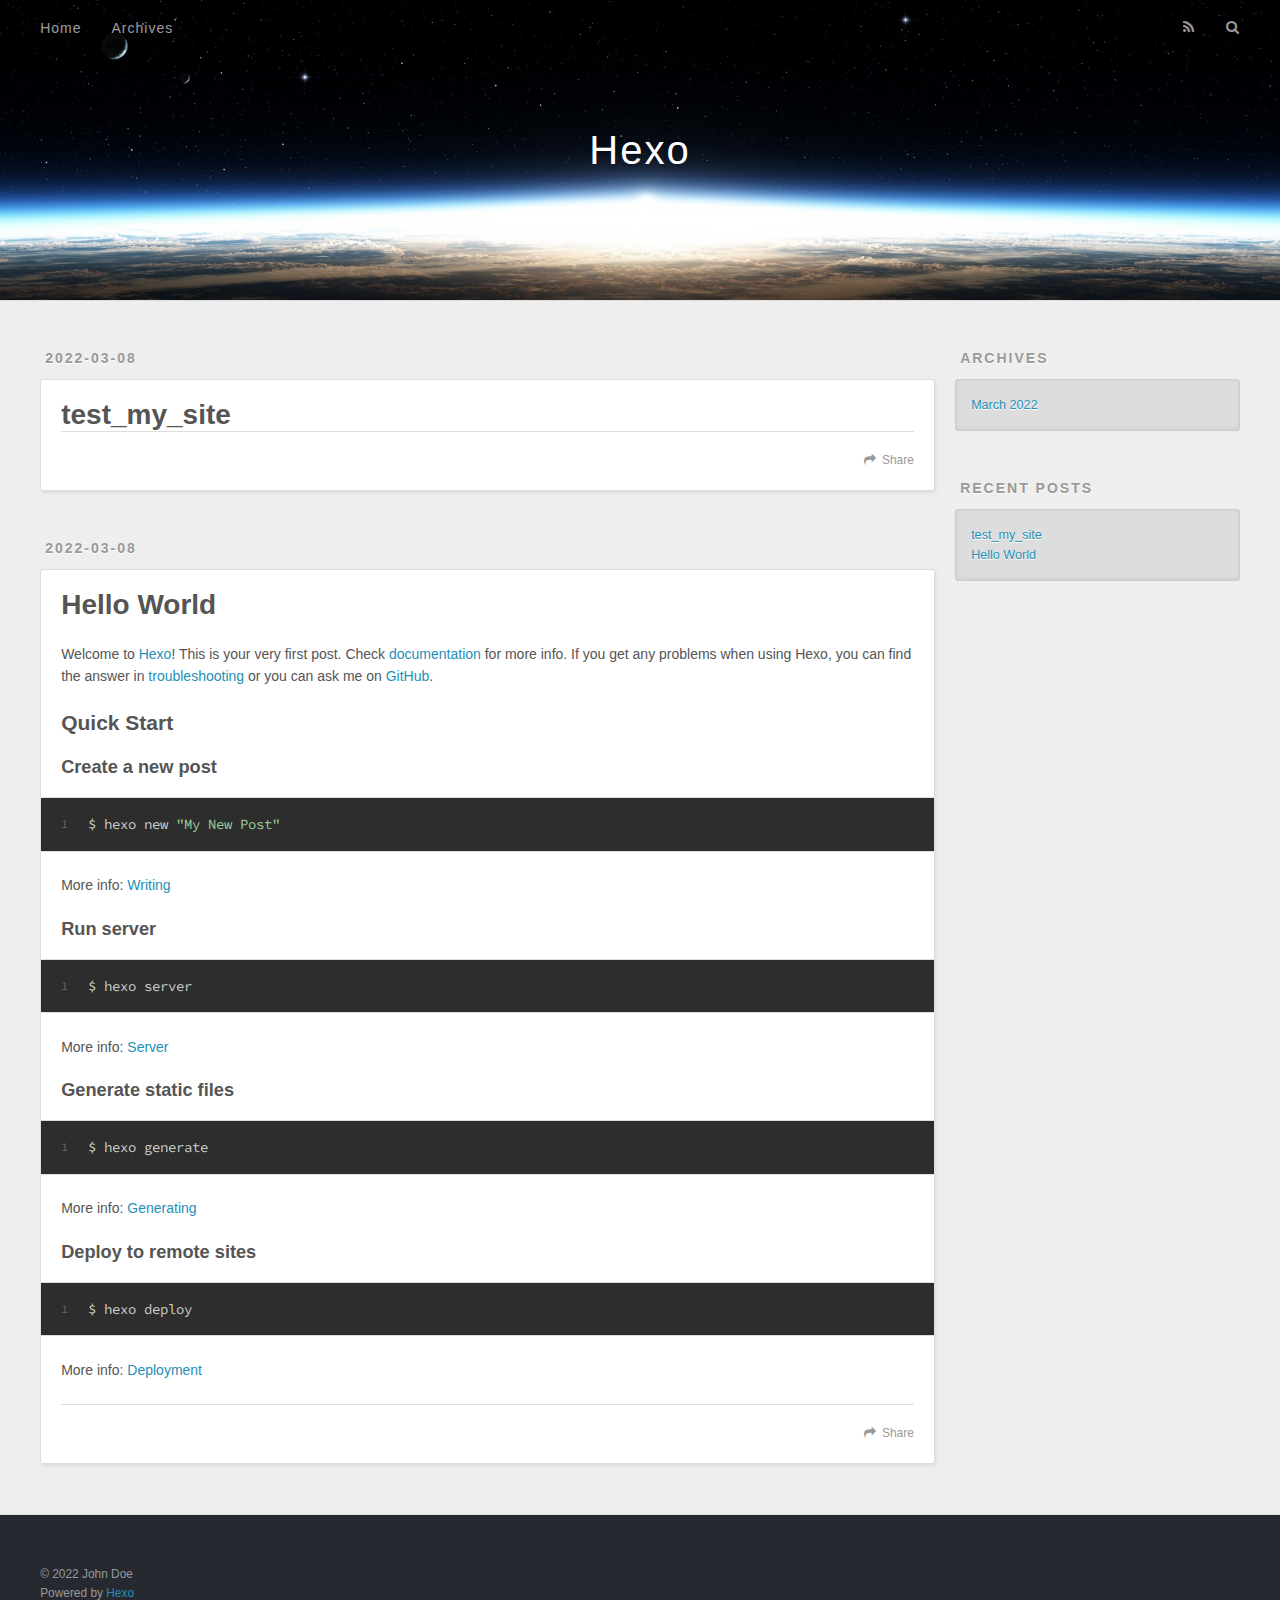
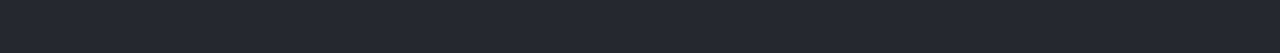
==== index.html @ b64d9dff "Site updated: 2022-03-08 17:56:29" ====
<!DOCTYPE html>
<html>
<head>
  <meta charset="utf-8">
  

  
  <title>Hexo</title>
  <meta name="viewport" content="width=device-width, initial-scale=1, maximum-scale=1">
  <meta property="og:type" content="website">
<meta property="og:title" content="Hexo">
<meta property="og:url" content="http://example.com/index.html">
<meta property="og:site_name" content="Hexo">
<meta property="og:locale" content="en_US">
<meta property="article:author" content="John Doe">
<meta name="twitter:card" content="summary">
  
    <link rel="alternate" href="/atom.xml" title="Hexo" type="application/atom+xml">
  
  
    <link rel="icon" href="/favicon.png">
  
  
    <link href="//fonts.googleapis.com/css?family=Source+Code+Pro" rel="stylesheet" type="text/css">
  
  
<link rel="stylesheet" href="/css/style.css">

<meta name="generator" content="Hexo 5.4.1"></head>

<body>
  <div id="container">
    <div id="wrap">
      <header id="header">
  <div id="banner"></div>
  <div id="header-outer" class="outer">
    <div id="header-title" class="inner">
      <h1 id="logo-wrap">
        <a href="/" id="logo">Hexo</a>
      </h1>
      
    </div>
    <div id="header-inner" class="inner">
      <nav id="main-nav">
        <a id="main-nav-toggle" class="nav-icon"></a>
        
          <a class="main-nav-link" href="/">Home</a>
        
          <a class="main-nav-link" href="/archives">Archives</a>
        
      </nav>
      <nav id="sub-nav">
        
          <a id="nav-rss-link" class="nav-icon" href="/atom.xml" title="RSS Feed"></a>
        
        <a id="nav-search-btn" class="nav-icon" title="Search"></a>
      </nav>
      <div id="search-form-wrap">
        <form action="//google.com/search" method="get" accept-charset="UTF-8" class="search-form"><input type="search" name="q" class="search-form-input" placeholder="Search"><button type="submit" class="search-form-submit">&#xF002;</button><input type="hidden" name="sitesearch" value="http://example.com"></form>
      </div>
    </div>
  </div>
</header>
      <div class="outer">
        <section id="main">
  
    <article id="post-test-my-site" class="article article-type-post" itemscope itemprop="blogPost">
  <div class="article-meta">
    <a href="/2022/03/08/test-my-site/" class="article-date">
  <time datetime="2022-03-08T09:47:11.000Z" itemprop="datePublished">2022-03-08</time>
</a>
    
  </div>
  <div class="article-inner">
    
    
      <header class="article-header">
        
  
    <h1 itemprop="name">
      <a class="article-title" href="/2022/03/08/test-my-site/">test_my_site</a>
    </h1>
  

      </header>
    
    <div class="article-entry" itemprop="articleBody">
      
        
      
    </div>
    <footer class="article-footer">
      <a data-url="http://example.com/2022/03/08/test-my-site/" data-id="cl0hy7w760000jgts3ak3am8n" class="article-share-link">Share</a>
      
      
    </footer>
  </div>
  
</article>


  
    <article id="post-hello-world" class="article article-type-post" itemscope itemprop="blogPost">
  <div class="article-meta">
    <a href="/2022/03/08/hello-world/" class="article-date">
  <time datetime="2022-03-08T09:45:17.903Z" itemprop="datePublished">2022-03-08</time>
</a>
    
  </div>
  <div class="article-inner">
    
    
      <header class="article-header">
        
  
    <h1 itemprop="name">
      <a class="article-title" href="/2022/03/08/hello-world/">Hello World</a>
    </h1>
  

      </header>
    
    <div class="article-entry" itemprop="articleBody">
      
        <p>Welcome to <a target="_blank" rel="noopener" href="https://hexo.io/">Hexo</a>! This is your very first post. Check <a target="_blank" rel="noopener" href="https://hexo.io/docs/">documentation</a> for more info. If you get any problems when using Hexo, you can find the answer in <a target="_blank" rel="noopener" href="https://hexo.io/docs/troubleshooting.html">troubleshooting</a> or you can ask me on <a target="_blank" rel="noopener" href="https://github.com/hexojs/hexo/issues">GitHub</a>.</p>
<h2 id="Quick-Start"><a href="#Quick-Start" class="headerlink" title="Quick Start"></a>Quick Start</h2><h3 id="Create-a-new-post"><a href="#Create-a-new-post" class="headerlink" title="Create a new post"></a>Create a new post</h3><figure class="highlight bash"><table><tr><td class="gutter"><pre><span class="line">1</span><br></pre></td><td class="code"><pre><span class="line">$ hexo new <span class="string">&quot;My New Post&quot;</span></span><br></pre></td></tr></table></figure>

<p>More info: <a target="_blank" rel="noopener" href="https://hexo.io/docs/writing.html">Writing</a></p>
<h3 id="Run-server"><a href="#Run-server" class="headerlink" title="Run server"></a>Run server</h3><figure class="highlight bash"><table><tr><td class="gutter"><pre><span class="line">1</span><br></pre></td><td class="code"><pre><span class="line">$ hexo server</span><br></pre></td></tr></table></figure>

<p>More info: <a target="_blank" rel="noopener" href="https://hexo.io/docs/server.html">Server</a></p>
<h3 id="Generate-static-files"><a href="#Generate-static-files" class="headerlink" title="Generate static files"></a>Generate static files</h3><figure class="highlight bash"><table><tr><td class="gutter"><pre><span class="line">1</span><br></pre></td><td class="code"><pre><span class="line">$ hexo generate</span><br></pre></td></tr></table></figure>

<p>More info: <a target="_blank" rel="noopener" href="https://hexo.io/docs/generating.html">Generating</a></p>
<h3 id="Deploy-to-remote-sites"><a href="#Deploy-to-remote-sites" class="headerlink" title="Deploy to remote sites"></a>Deploy to remote sites</h3><figure class="highlight bash"><table><tr><td class="gutter"><pre><span class="line">1</span><br></pre></td><td class="code"><pre><span class="line">$ hexo deploy</span><br></pre></td></tr></table></figure>

<p>More info: <a target="_blank" rel="noopener" href="https://hexo.io/docs/one-command-deployment.html">Deployment</a></p>

      
    </div>
    <footer class="article-footer">
      <a data-url="http://example.com/2022/03/08/hello-world/" data-id="cl0hy7w7b0001jgts9fgfa6cg" class="article-share-link">Share</a>
      
      
    </footer>
  </div>
  
</article>


  


</section>
        
          <aside id="sidebar">
  
    

  
    

  
    
  
    
  <div class="widget-wrap">
    <h3 class="widget-title">Archives</h3>
    <div class="widget">
      <ul class="archive-list"><li class="archive-list-item"><a class="archive-list-link" href="/archives/2022/03/">March 2022</a></li></ul>
    </div>
  </div>


  
    
  <div class="widget-wrap">
    <h3 class="widget-title">Recent Posts</h3>
    <div class="widget">
      <ul>
        
          <li>
            <a href="/2022/03/08/test-my-site/">test_my_site</a>
          </li>
        
          <li>
            <a href="/2022/03/08/hello-world/">Hello World</a>
          </li>
        
      </ul>
    </div>
  </div>

  
</aside>
        
      </div>
      <footer id="footer">
  
  <div class="outer">
    <div id="footer-info" class="inner">
      &copy; 2022 John Doe<br>
      Powered by <a href="http://hexo.io/" target="_blank">Hexo</a>
    </div>
  </div>
</footer>
    </div>
    <nav id="mobile-nav">
  
    <a href="/" class="mobile-nav-link">Home</a>
  
    <a href="/archives" class="mobile-nav-link">Archives</a>
  
</nav>
    

<script src="//ajax.googleapis.com/ajax/libs/jquery/2.0.3/jquery.min.js"></script>


  
<link rel="stylesheet" href="/fancybox/jquery.fancybox.css">

  
<script src="/fancybox/jquery.fancybox.pack.js"></script>




<script src="/js/script.js"></script>




  </div>
</body>
</html>
---- css/style.css ----
body {
  width: 100%;
}
body:before,
body:after {
  content: "";
  display: table;
}
body:after {
  clear: both;
}
html,
body,
div,
span,
applet,
object,
iframe,
h1,
h2,
h3,
h4,
h5,
h6,
p,
blockquote,
pre,
a,
abbr,
acronym,
address,
big,
cite,
code,
del,
dfn,
em,
img,
ins,
kbd,
q,
s,
samp,
small,
strike,
strong,
sub,
sup,
tt,
var,
dl,
dt,
dd,
ol,
ul,
li,
fieldset,
form,
label,
legend,
table,
caption,
tbody,
tfoot,
thead,
tr,
th,
td {
  margin: 0;
  padding: 0;
  border: 0;
  outline: 0;
  font-weight: inherit;
  font-style: inherit;
  font-family: inherit;
  font-size: 100%;
  vertical-align: baseline;
}
body {
  line-height: 1;
  color: #000;
  background: #fff;
}
ol,
ul {
  list-style: none;
}
table {
  border-collapse: separate;
  border-spacing: 0;
  vertical-align: middle;
}
caption,
th,
td {
  text-align: left;
  font-weight: normal;
  vertical-align: middle;
}
a img {
  border: none;
}
input,
button {
  margin: 0;
  padding: 0;
}
input::-moz-focus-inner,
button::-moz-focus-inner {
  border: 0;
  padding: 0;
}
@font-face {
  font-family: FontAwesome;
  font-style: normal;
  font-weight: normal;
  src: url("fonts/fontawesome-webfont.eot?v=#4.0.3");
  src: url("fonts/fontawesome-webfont.eot?#iefix&v=#4.0.3") format("embedded-opentype"), url("fonts/fontawesome-webfont.woff?v=#4.0.3") format("woff"), url("fonts/fontawesome-webfont.ttf?v=#4.0.3") format("truetype"), url("fonts/fontawesome-webfont.svg#fontawesomeregular?v=#4.0.3") format("svg");
}
html,
body,
#container {
  height: 100%;
}
body {
  background: #eee;
  font: 14px -apple-system, BlinkMacSystemFont, "Segoe UI", "Roboto", "Oxygen", "Ubuntu", "Cantarell", "Fira Sans", "Droid Sans", "Helvetica Neue", sans-serif;
  -webkit-text-size-adjust: 100%;
}
.outer {
  max-width: 1220px;
  margin: 0 auto;
  padding: 0 20px;
}
.outer:before,
.outer:after {
  content: "";
  display: table;
}
.outer:after {
  clear: both;
}
.inner {
  display: inline;
  float: left;
  width: 98.33333333333333%;
  margin: 0 0.833333333333333%;
}
.left,
.alignleft {
  float: left;
}
.right,
.alignright {
  float: right;
}
.clear {
  clear: both;
}
#container {
  position: relative;
}
.mobile-nav-on {
  overflow: hidden;
}
#wrap {
  height: 100%;
  width: 100%;
  position: absolute;
  top: 0;
  left: 0;
  -webkit-transition: 0.2s ease-out;
  -moz-transition: 0.2s ease-out;
  -ms-transition: 0.2s ease-out;
  transition: 0.2s ease-out;
  z-index: 1;
  background: #eee;
}
.mobile-nav-on #wrap {
  left: 280px;
}
@media screen and (min-width: 768px) {
  #main {
    display: inline;
    float: left;
    width: 73.33333333333333%;
    margin: 0 0.833333333333333%;
  }
}
.article-date,
.article-category-link,
.archive-year,
.widget-title {
  text-decoration: none;
  text-transform: uppercase;
  letter-spacing: 2px;
  color: #999;
  margin-bottom: 1em;
  margin-left: 5px;
  line-height: 1em;
  text-shadow: 0 1px #fff;
  font-weight: bold;
}
.article-inner,
.archive-article-inner {
  background: #fff;
  -webkit-box-shadow: 1px 2px 3px #ddd;
  box-shadow: 1px 2px 3px #ddd;
  border: 1px solid #ddd;
  border-radius: 3px;
}
.article-entry h1,
.widget h1 {
  font-size: 2em;
}
.article-entry h2,
.widget h2 {
  font-size: 1.5em;
}
.article-entry h3,
.widget h3 {
  font-size: 1.3em;
}
.article-entry h4,
.widget h4 {
  font-size: 1.2em;
}
.article-entry h5,
.widget h5 {
  font-size: 1em;
}
.article-entry h6,
.widget h6 {
  font-size: 1em;
  color: #999;
}
.article-entry hr,
.widget hr {
  border: 1px dashed #ddd;
}
.article-entry strong,
.widget strong {
  font-weight: bold;
}
.article-entry em,
.widget em,
.article-entry cite,
.widget cite {
  font-style: italic;
}
.article-entry sup,
.widget sup,
.article-entry sub,
.widget sub {
  font-size: 0.75em;
  line-height: 0;
  position: relative;
  vertical-align: baseline;
}
.article-entry sup,
.widget sup {
  top: -0.5em;
}
.article-entry sub,
.widget sub {
  bottom: -0.2em;
}
.article-entry small,
.widget small {
  font-size: 0.85em;
}
.article-entry acronym,
.widget acronym,
.article-entry abbr,
.widget abbr {
  border-bottom: 1px dotted;
}
.article-entry ul,
.widget ul,
.article-entry ol,
.widget ol,
.article-entry dl,
.widget dl {
  margin: 0 20px;
  line-height: 1.6em;
}
.article-entry ul ul,
.widget ul ul,
.article-entry ol ul,
.widget ol ul,
.article-entry ul ol,
.widget ul ol,
.article-entry ol ol,
.widget ol ol {
  margin-top: 0;
  margin-bottom: 0;
}
.article-entry ul,
.widget ul {
  list-style: disc;
}
.article-entry ol,
.widget ol {
  list-style: decimal;
}
.article-entry dt,
.widget dt {
  font-weight: bold;
}
#header {
  height: 300px;
  position: relative;
  border-bottom: 1px solid #ddd;
}
#header:before,
#header:after {
  content: "";
  position: absolute;
  left: 0;
  right: 0;
  height: 40px;
}
#header:before {
  top: 0;
  background: -webkit-linear-gradient(rgba(0,0,0,0.2), transparent);
  background: -moz-linear-gradient(rgba(0,0,0,0.2), transparent);
  background: -ms-linear-gradient(rgba(0,0,0,0.2), transparent);
  background: linear-gradient(rgba(0,0,0,0.2), transparent);
}
#header:after {
  bottom: 0;
  background: -webkit-linear-gradient(transparent, rgba(0,0,0,0.2));
  background: -moz-linear-gradient(transparent, rgba(0,0,0,0.2));
  background: -ms-linear-gradient(transparent, rgba(0,0,0,0.2));
  background: linear-gradient(transparent, rgba(0,0,0,0.2));
}
#header-outer {
  height: 100%;
  position: relative;
}
#header-inner {
  position: relative;
  overflow: hidden;
}
#banner {
  position: absolute;
  top: 0;
  left: 0;
  width: 100%;
  height: 100%;
  background: url("images/banner.jpg") center #000;
  -webkit-background-size: cover;
  -moz-background-size: cover;
  background-size: cover;
  z-index: -1;
}
#header-title {
  text-align: center;
  height: 40px;
  position: absolute;
  top: 50%;
  left: 0;
  margin-top: -20px;
}
#logo,
#subtitle {
  text-decoration: none;
  color: #fff;
  font-weight: 300;
  text-shadow: 0 1px 4px rgba(0,0,0,0.3);
}
#logo {
  font-size: 40px;
  line-height: 40px;
  letter-spacing: 2px;
}
#subtitle {
  font-size: 16px;
  line-height: 16px;
  letter-spacing: 1px;
}
#subtitle-wrap {
  margin-top: 16px;
}
#main-nav {
  float: left;
  margin-left: -15px;
}
.nav-icon,
.main-nav-link {
  float: left;
  color: #fff;
  opacity: 0.6;
  text-decoration: none;
  text-shadow: 0 1px rgba(0,0,0,0.2);
  -webkit-transition: opacity 0.2s;
  -moz-transition: opacity 0.2s;
  -ms-transition: opacity 0.2s;
  transition: opacity 0.2s;
  display: block;
  padding: 20px 15px;
}
.nav-icon:hover,
.main-nav-link:hover {
  opacity: 1;
}
.nav-icon {
  font-family: FontAwesome;
  text-align: center;
  font-size: 14px;
  width: 14px;
  height: 14px;
  padding: 20px 15px;
  position: relative;
  cursor: pointer;
}
.main-nav-link {
  font-weight: 300;
  letter-spacing: 1px;
}
@media screen and (max-width: 479px) {
  .main-nav-link {
    display: none;
  }
}
#main-nav-toggle {
  display: none;
}
#main-nav-toggle:before {
  content: "\f0c9";
}
@media screen and (max-width: 479px) {
  #main-nav-toggle {
    display: block;
  }
}
#sub-nav {
  float: right;
  margin-right: -15px;
}
#nav-rss-link:before {
  content: "\f09e";
}
#nav-search-btn:before {
  content: "\f002";
}
#search-form-wrap {
  position: absolute;
  top: 15px;
  width: 150px;
  height: 30px;
  right: -150px;
  opacity: 0;
  -webkit-transition: 0.2s ease-out;
  -moz-transition: 0.2s ease-out;
  -ms-transition: 0.2s ease-out;
  transition: 0.2s ease-out;
}
#search-form-wrap.on {
  opacity: 1;
  right: 0;
}
@media screen and (max-width: 479px) {
  #search-form-wrap {
    width: 100%;
    right: -100%;
  }
}
.search-form {
  position: absolute;
  top: 0;
  left: 0;
  right: 0;
  background: #fff;
  padding: 5px 15px;
  border-radius: 15px;
  -webkit-box-shadow: 0 0 10px rgba(0,0,0,0.3);
  box-shadow: 0 0 10px rgba(0,0,0,0.3);
}
.search-form-input {
  border: none;
  background: none;
  color: #555;
  width: 100%;
  font: 13px -apple-system, BlinkMacSystemFont, "Segoe UI", "Roboto", "Oxygen", "Ubuntu", "Cantarell", "Fira Sans", "Droid Sans", "Helvetica Neue", sans-serif;
  outline: none;
}
.search-form-input::-webkit-search-results-decoration,
.search-form-input::-webkit-search-cancel-button {
  -webkit-appearance: none;
}
.search-form-submit {
  position: absolute;
  top: 50%;
  right: 10px;
  margin-top: -7px;
  font: 13px FontAwesome;
  border: none;
  background: none;
  color: #bbb;
  cursor: pointer;
}
.search-form-submit:hover,
.search-form-submit:focus {
  color: #777;
}
.article {
  margin: 50px 0;
}
.article-inner {
  overflow: hidden;
}
.article-meta:before,
.article-meta:after {
  content: "";
  display: table;
}
.article-meta:after {
  clear: both;
}
.article-date {
  float: left;
}
.article-category {
  float: left;
  line-height: 1em;
  color: #ccc;
  text-shadow: 0 1px #fff;
  margin-left: 8px;
}
.article-category:before {
  content: "\2022";
}
.article-category-link {
  margin: 0 12px 1em;
}
.article-header {
  padding: 20px 20px 0;
}
.article-title {
  text-decoration: none;
  font-size: 2em;
  font-weight: bold;
  color: #555;
  line-height: 1.1em;
  -webkit-transition: color 0.2s;
  -moz-transition: color 0.2s;
  -ms-transition: color 0.2s;
  transition: color 0.2s;
}
a.article-title:hover {
  color: #258fb8;
}
.article-entry {
  color: #555;
  padding: 0 20px;
}
.article-entry:before,
.article-entry:after {
  content: "";
  display: table;
}
.article-entry:after {
  clear: both;
}
.article-entry p,
.article-entry table {
  line-height: 1.6em;
  margin: 1.6em 0;
}
.article-entry h1,
.article-entry h2,
.article-entry h3,
.article-entry h4,
.article-entry h5,
.article-entry h6 {
  font-weight: bold;
}
.article-entry h1,
.article-entry h2,
.article-entry h3,
.article-entry h4,
.article-entry h5,
.article-entry h6 {
  line-height: 1.1em;
  margin: 1.1em 0;
}
.article-entry a {
  color: #258fb8;
  text-decoration: none;
}
.article-entry a:hover {
  text-decoration: underline;
}
.article-entry ul,
.article-entry ol,
.article-entry dl {
  margin-top: 1.6em;
  margin-bottom: 1.6em;
}
.article-entry img,
.article-entry video {
  max-width: 100%;
  height: auto;
  display: block;
  margin: auto;
}
.article-entry iframe {
  border: none;
}
.article-entry table {
  width: 100%;
  border-collapse: collapse;
  border-spacing: 0;
}
.article-entry th {
  font-weight: bold;
  border-bottom: 3px solid #ddd;
  padding-bottom: 0.5em;
}
.article-entry td {
  border-bottom: 1px solid #ddd;
  padding: 10px 0;
}
.article-entry blockquote {
  font-family: Georgia, "Times New Roman", serif;
  font-size: 1.4em;
  margin: 1.6em 20px;
  text-align: center;
}
.article-entry blockquote footer {
  font-size: 14px;
  margin: 1.6em 0;
  font-family: -apple-system, BlinkMacSystemFont, "Segoe UI", "Roboto", "Oxygen", "Ubuntu", "Cantarell", "Fira Sans", "Droid Sans", "Helvetica Neue", sans-serif;
}
.article-entry blockquote footer cite:before {
  content: "—";
  padding: 0 0.5em;
}
.article-entry .pullquote {
  text-align: left;
  width: 45%;
  margin: 0;
}
.article-entry .pullquote.left {
  margin-left: 0.5em;
  margin-right: 1em;
}
.article-entry .pullquote.right {
  margin-right: 0.5em;
  margin-left: 1em;
}
.article-entry .caption {
  color: #999;
  display: block;
  font-size: 0.9em;
  margin-top: 0.5em;
  position: relative;
  text-align: center;
}
.article-entry .video-container {
  position: relative;
  padding-top: 56.25%;
  height: 0;
  overflow: hidden;
}
.article-entry .video-container iframe,
.article-entry .video-container object,
.article-entry .video-container embed {
  position: absolute;
  top: 0;
  left: 0;
  width: 100%;
  height: 100%;
  margin-top: 0;
}
.article-more-link a {
  display: inline-block;
  line-height: 1em;
  padding: 6px 15px;
  border-radius: 15px;
  background: #eee;
  color: #999;
  text-shadow: 0 1px #fff;
  text-decoration: none;
}
.article-more-link a:hover {
  background: #258fb8;
  color: #fff;
  text-decoration: none;
  text-shadow: 0 1px #1e7293;
}
.article-footer {
  font-size: 0.85em;
  line-height: 1.6em;
  border-top: 1px solid #ddd;
  padding-top: 1.6em;
  margin: 0 20px 20px;
}
.article-footer:before,
.article-footer:after {
  content: "";
  display: table;
}
.article-footer:after {
  clear: both;
}
.article-footer a {
  color: #999;
  text-decoration: none;
}
.article-footer a:hover {
  color: #555;
}
.article-tag-list-item {
  float: left;
  margin-right: 10px;
}
.article-tag-list-link:before {
  content: "#";
}
.article-comment-link {
  float: right;
}
.article-comment-link:before {
  content: "\f075";
  font-family: FontAwesome;
  padding-right: 8px;
}
.article-share-link {
  cursor: pointer;
  float: right;
  margin-left: 20px;
}
.article-share-link:before {
  content: "\f064";
  font-family: FontAwesome;
  padding-right: 6px;
}
#article-nav {
  position: relative;
}
#article-nav:before,
#article-nav:after {
  content: "";
  display: table;
}
#article-nav:after {
  clear: both;
}
@media screen and (min-width: 768px) {
  #article-nav {
    margin: 50px 0;
  }
  #article-nav:before {
    width: 8px;
    height: 8px;
    position: absolute;
    top: 50%;
    left: 50%;
    margin-top: -4px;
    margin-left: -4px;
    content: "";
    border-radius: 50%;
    background: #ddd;
    -webkit-box-shadow: 0 1px 2px #fff;
    box-shadow: 0 1px 2px #fff;
  }
}
.article-nav-link-wrap {
  text-decoration: none;
  text-shadow: 0 1px #fff;
  color: #999;
  -webkit-box-sizing: border-box;
  -moz-box-sizing: border-box;
  box-sizing: border-box;
  margin-top: 50px;
  text-align: center;
  display: block;
}
.article-nav-link-wrap:hover {
  color: #555;
}
@media screen and (min-width: 768px) {
  .article-nav-link-wrap {
    width: 50%;
    margin-top: 0;
  }
}
@media screen and (min-width: 768px) {
  #article-nav-newer {
    float: left;
    text-align: right;
    padding-right: 20px;
  }
}
@media screen and (min-width: 768px) {
  #article-nav-older {
    float: right;
    text-align: left;
    padding-left: 20px;
  }
}
.article-nav-caption {
  text-transform: uppercase;
  letter-spacing: 2px;
  color: #ddd;
  line-height: 1em;
  font-weight: bold;
}
#article-nav-newer .article-nav-caption {
  margin-right: -2px;
}
.article-nav-title {
  font-size: 0.85em;
  line-height: 1.6em;
  margin-top: 0.5em;
}
.article-share-box {
  position: absolute;
  display: none;
  background: #fff;
  -webkit-box-shadow: 1px 2px 10px rgba(0,0,0,0.2);
  box-shadow: 1px 2px 10px rgba(0,0,0,0.2);
  border-radius: 3px;
  margin-left: -145px;
  overflow: hidden;
  z-index: 1;
}
.article-share-box.on {
  display: block;
}
.article-share-input {
  width: 100%;
  background: none;
  -webkit-box-sizing: border-box;
  -moz-box-sizing: border-box;
  box-sizing: border-box;
  font: 14px -apple-system, BlinkMacSystemFont, "Segoe UI", "Roboto", "Oxygen", "Ubuntu", "Cantarell", "Fira Sans", "Droid Sans", "Helvetica Neue", sans-serif;
  padding: 0 15px;
  color: #555;
  outline: none;
  border: 1px solid #ddd;
  border-radius: 3px 3px 0 0;
  height: 36px;
  line-height: 36px;
}
.article-share-links {
  background: #eee;
}
.article-share-links:before,
.article-share-links:after {
  content: "";
  display: table;
}
.article-share-links:after {
  clear: both;
}
.article-share-twitter,
.article-share-facebook,
.article-share-pinterest,
.article-share-google {
  width: 50px;
  height: 36px;
  display: block;
  float: left;
  position: relative;
  color: #999;
  text-shadow: 0 1px #fff;
}
.article-share-twitter:before,
.article-share-facebook:before,
.article-share-pinterest:before,
.article-share-google:before {
  font-size: 20px;
  font-family: FontAwesome;
  width: 20px;
  height: 20px;
  position: absolute;
  top: 50%;
  left: 50%;
  margin-top: -10px;
  margin-left: -10px;
  text-align: center;
}
.article-share-twitter:hover,
.article-share-facebook:hover,
.article-share-pinterest:hover,
.article-share-google:hover {
  color: #fff;
}
.article-share-twitter:before {
  content: "\f099";
}
.article-share-twitter:hover {
  background: #00aced;
  text-shadow: 0 1px #008abe;
}
.article-share-facebook:before {
  content: "\f09a";
}
.article-share-facebook:hover {
  background: #3b5998;
  text-shadow: 0 1px #2f477a;
}
.article-share-pinterest:before {
  content: "\f0d2";
}
.article-share-pinterest:hover {
  background: #cb2027;
  text-shadow: 0 1px #a21a1f;
}
.article-share-google:before {
  content: "\f0d5";
}
.article-share-google:hover {
  background: #dd4b39;
  text-shadow: 0 1px #be3221;
}
.article-gallery {
  background: #000;
  position: relative;
}
.article-gallery-photos {
  position: relative;
  overflow: hidden;
}
.article-gallery-img {
  display: none;
  max-width: 100%;
}
.article-gallery-img:first-child {
  display: block;
}
.article-gallery-img.loaded {
  position: absolute;
  display: block;
}
.article-gallery-img img {
  display: block;
  max-width: 100%;
  margin: 0 auto;
}
#comments {
  background: #fff;
  -webkit-box-shadow: 1px 2px 3px #ddd;
  box-shadow: 1px 2px 3px #ddd;
  padding: 20px;
  border: 1px solid #ddd;
  border-radius: 3px;
  margin: 50px 0;
}
#comments a {
  color: #258fb8;
}
.archives-wrap {
  margin: 50px 0;
}
.archives:before,
.archives:after {
  content: "";
  display: table;
}
.archives:after {
  clear: both;
}
.archive-year-wrap {
  margin-bottom: 1em;
}
.archives {
  -webkit-column-gap: 10px;
  -moz-column-gap: 10px;
  column-gap: 10px;
}
@media screen and (min-width: 480px) and (max-width: 767px) {
  .archives {
    -webkit-column-count: 2;
    -moz-column-count: 2;
    column-count: 2;
  }
}
@media screen and (min-width: 768px) {
  .archives {
    -webkit-column-count: 3;
    -moz-column-count: 3;
    column-count: 3;
  }
}
.archive-article {
  -webkit-column-break-inside: avoid;
  page-break-inside: avoid;
  overflow: hidden;
  break-inside: avoid-column;
}
.archive-article-inner {
  padding: 10px;
  margin-bottom: 15px;
}
.archive-article-title {
  text-decoration: none;
  font-weight: bold;
  color: #555;
  -webkit-transition: color 0.2s;
  -moz-transition: color 0.2s;
  -ms-transition: color 0.2s;
  transition: color 0.2s;
  line-height: 1.6em;
}
.archive-article-title:hover {
  color: #258fb8;
}
.archive-article-footer {
  margin-top: 1em;
}
.archive-article-date {
  color: #999;
  text-decoration: none;
  font-size: 0.85em;
  line-height: 1em;
  margin-bottom: 0.5em;
  display: block;
}
#page-nav {
  margin: 50px auto;
  background: #fff;
  -webkit-box-shadow: 1px 2px 3px #ddd;
  box-shadow: 1px 2px 3px #ddd;
  border: 1px solid #ddd;
  border-radius: 3px;
  text-align: center;
  color: #999;
  overflow: hidden;
}
#page-nav:before,
#page-nav:after {
  content: "";
  display: table;
}
#page-nav:after {
  clear: both;
}
#page-nav a,
#page-nav span {
  padding: 10px 20px;
  line-height: 1;
  height: 2ex;
}
#page-nav a {
  color: #999;
  text-decoration: none;
}
#page-nav a:hover {
  background: #999;
  color: #fff;
}
#page-nav .prev {
  float: left;
}
#page-nav .next {
  float: right;
}
#page-nav .page-number {
  display: inline-block;
}
@media screen and (max-width: 479px) {
  #page-nav .page-number {
    display: none;
  }
}
#page-nav .current {
  color: #555;
  font-weight: bold;
}
#page-nav .space {
  color: #ddd;
}
#footer {
  background: #262a30;
  padding: 50px 0;
  border-top: 1px solid #ddd;
  color: #999;
}
#footer a {
  color: #258fb8;
  text-decoration: none;
}
#footer a:hover {
  text-decoration: underline;
}
#footer-info {
  line-height: 1.6em;
  font-size: 0.85em;
}
.article-entry pre,
.article-entry .highlight {
  background: #2d2d2d;
  margin: 0 -20px;
  padding: 15px 20px;
  border-style: solid;
  border-color: #ddd;
  border-width: 1px 0;
  overflow: auto;
  color: #ccc;
  line-height: 22.400000000000002px;
}
.article-entry .highlight .gutter pre,
.article-entry .gist .gist-file .gist-data .line-numbers {
  color: #666;
  font-size: 0.85em;
}
.article-entry pre,
.article-entry code {
  font-family: "Source Code Pro", Consolas, Monaco, Menlo, Consolas, monospace;
}
.article-entry code {
  background: #eee;
  text-shadow: 0 1px #fff;
  padding: 0 0.3em;
}
.article-entry pre code {
  background: none;
  text-shadow: none;
  padding: 0;
}
.article-entry .highlight pre {
  border: none;
  margin: 0;
  padding: 0;
}
.article-entry .highlight table {
  margin: 0;
  width: auto;
}
.article-entry .highlight td {
  border: none;
  padding: 0;
}
.article-entry .highlight figcaption {
  font-size: 0.85em;
  color: #999;
  line-height: 1em;
  margin-bottom: 1em;
}
.article-entry .highlight figcaption:before,
.article-entry .highlight figcaption:after {
  content: "";
  display: table;
}
.article-entry .highlight figcaption:after {
  clear: both;
}
.article-entry .highlight figcaption a {
  float: right;
}
.article-entry .highlight .gutter pre {
  text-align: right;
  padding-right: 20px;
}
.article-entry .highlight .line {
  height: 22.400000000000002px;
}
.article-entry .highlight .line.marked {
  background: #515151;
}
.article-entry .gist {
  margin: 0 -20px;
  border-style: solid;
  border-color: #ddd;
  border-width: 1px 0;
  background: #2d2d2d;
  padding: 15px 20px 15px 0;
}
.article-entry .gist .gist-file {
  border: none;
  font-family: "Source Code Pro", Consolas, Monaco, Menlo, Consolas, monospace;
  margin: 0;
}
.article-entry .gist .gist-file .gist-data {
  background: none;
  border: none;
}
.article-entry .gist .gist-file .gist-data .line-numbers {
  background: none;
  border: none;
  padding: 0 20px 0 0;
}
.article-entry .gist .gist-file .gist-data .line-data {
  padding: 0 !important;
}
.article-entry .gist .gist-file .highlight {
  margin: 0;
  padding: 0;
  border: none;
}
.article-entry .gist .gist-file .gist-meta {
  background: #2d2d2d;
  color: #999;
  font: 0.85em -apple-system, BlinkMacSystemFont, "Segoe UI", "Roboto", "Oxygen", "Ubuntu", "Cantarell", "Fira Sans", "Droid Sans", "Helvetica Neue", sans-serif;
  text-shadow: 0 0;
  padding: 0;
  margin-top: 1em;
  margin-left: 20px;
}
.article-entry .gist .gist-file .gist-meta a {
  color: #258fb8;
  font-weight: normal;
}
.article-entry .gist .gist-file .gist-meta a:hover {
  text-decoration: underline;
}
pre .comment,
pre .title {
  color: #999;
}
pre .variable,
pre .attribute,
pre .tag,
pre .regexp,
pre .ruby .constant,
pre .xml .tag .title,
pre .xml .pi,
pre .xml .doctype,
pre .html .doctype,
pre .css .id,
pre .css .class,
pre .css .pseudo {
  color: #f2777a;
}
pre .number,
pre .preprocessor,
pre .built_in,
pre .literal,
pre .params,
pre .constant {
  color: #f99157;
}
pre .class,
pre .ruby .class .title,
pre .css .rules .attribute {
  color: #9c9;
}
pre .string,
pre .value,
pre .inheritance,
pre .header,
pre .ruby .symbol,
pre .xml .cdata {
  color: #9c9;
}
pre .css .hexcolor {
  color: #6cc;
}
pre .function,
pre .python .decorator,
pre .python .title,
pre .ruby .function .title,
pre .ruby .title .keyword,
pre .perl .sub,
pre .javascript .title,
pre .coffeescript .title {
  color: #69c;
}
pre .keyword,
pre .javascript .function {
  color: #c9c;
}
@media screen and (max-width: 479px) {
  #mobile-nav {
    position: absolute;
    top: 0;
    left: 0;
    width: 280px;
    height: 100%;
    background: #191919;
    border-right: 1px solid #fff;
  }
}
@media screen and (max-width: 479px) {
  .mobile-nav-link {
    display: block;
    color: #999;
    text-decoration: none;
    padding: 15px 20px;
    font-weight: bold;
  }
  .mobile-nav-link:hover {
    color: #fff;
  }
}
@media screen and (min-width: 768px) {
  #sidebar {
    display: inline;
    float: left;
    width: 23.333333333333332%;
    margin: 0 0.833333333333333%;
  }
}
.widget-wrap {
  margin: 50px 0;
}
.widget {
  color: #777;
  text-shadow: 0 1px #fff;
  background: #ddd;
  -webkit-box-shadow: 0 -1px 4px #ccc inset;
  box-shadow: 0 -1px 4px #ccc inset;
  border: 1px solid #ccc;
  padding: 15px;
  border-radius: 3px;
}
.widget a {
  color: #258fb8;
  text-decoration: none;
}
.widget a:hover {
  text-decoration: underline;
}
.widget ul ul,
.widget ol ul,
.widget dl ul,
.widget ul ol,
.widget ol ol,
.widget dl ol,
.widget ul dl,
.widget ol dl,
.widget dl dl {
  margin-left: 15px;
  list-style: disc;
}
.widget {
  line-height: 1.6em;
  word-wrap: break-word;
  font-size: 0.9em;
}
.widget ul,
.widget ol {
  list-style: none;
  margin: 0;
}
.widget ul ul,
.widget ol ul,
.widget ul ol,
.widget ol ol {
  margin: 0 20px;
}
.widget ul ul,
.widget ol ul {
  list-style: disc;
}
.widget ul ol,
.widget ol ol {
  list-style: decimal;
}
.category-list-count,
.tag-list-count,
.archive-list-count {
  padding-left: 5px;
  color: #999;
  font-size: 0.85em;
}
.category-list-count:before,
.tag-list-count:before,
.archive-list-count:before {
  content: "(";
}
.category-list-count:after,
.tag-list-count:after,
.archive-list-count:after {
  content: ")";
}
.tagcloud a {
  margin-right: 5px;
  display: inline-block;
}
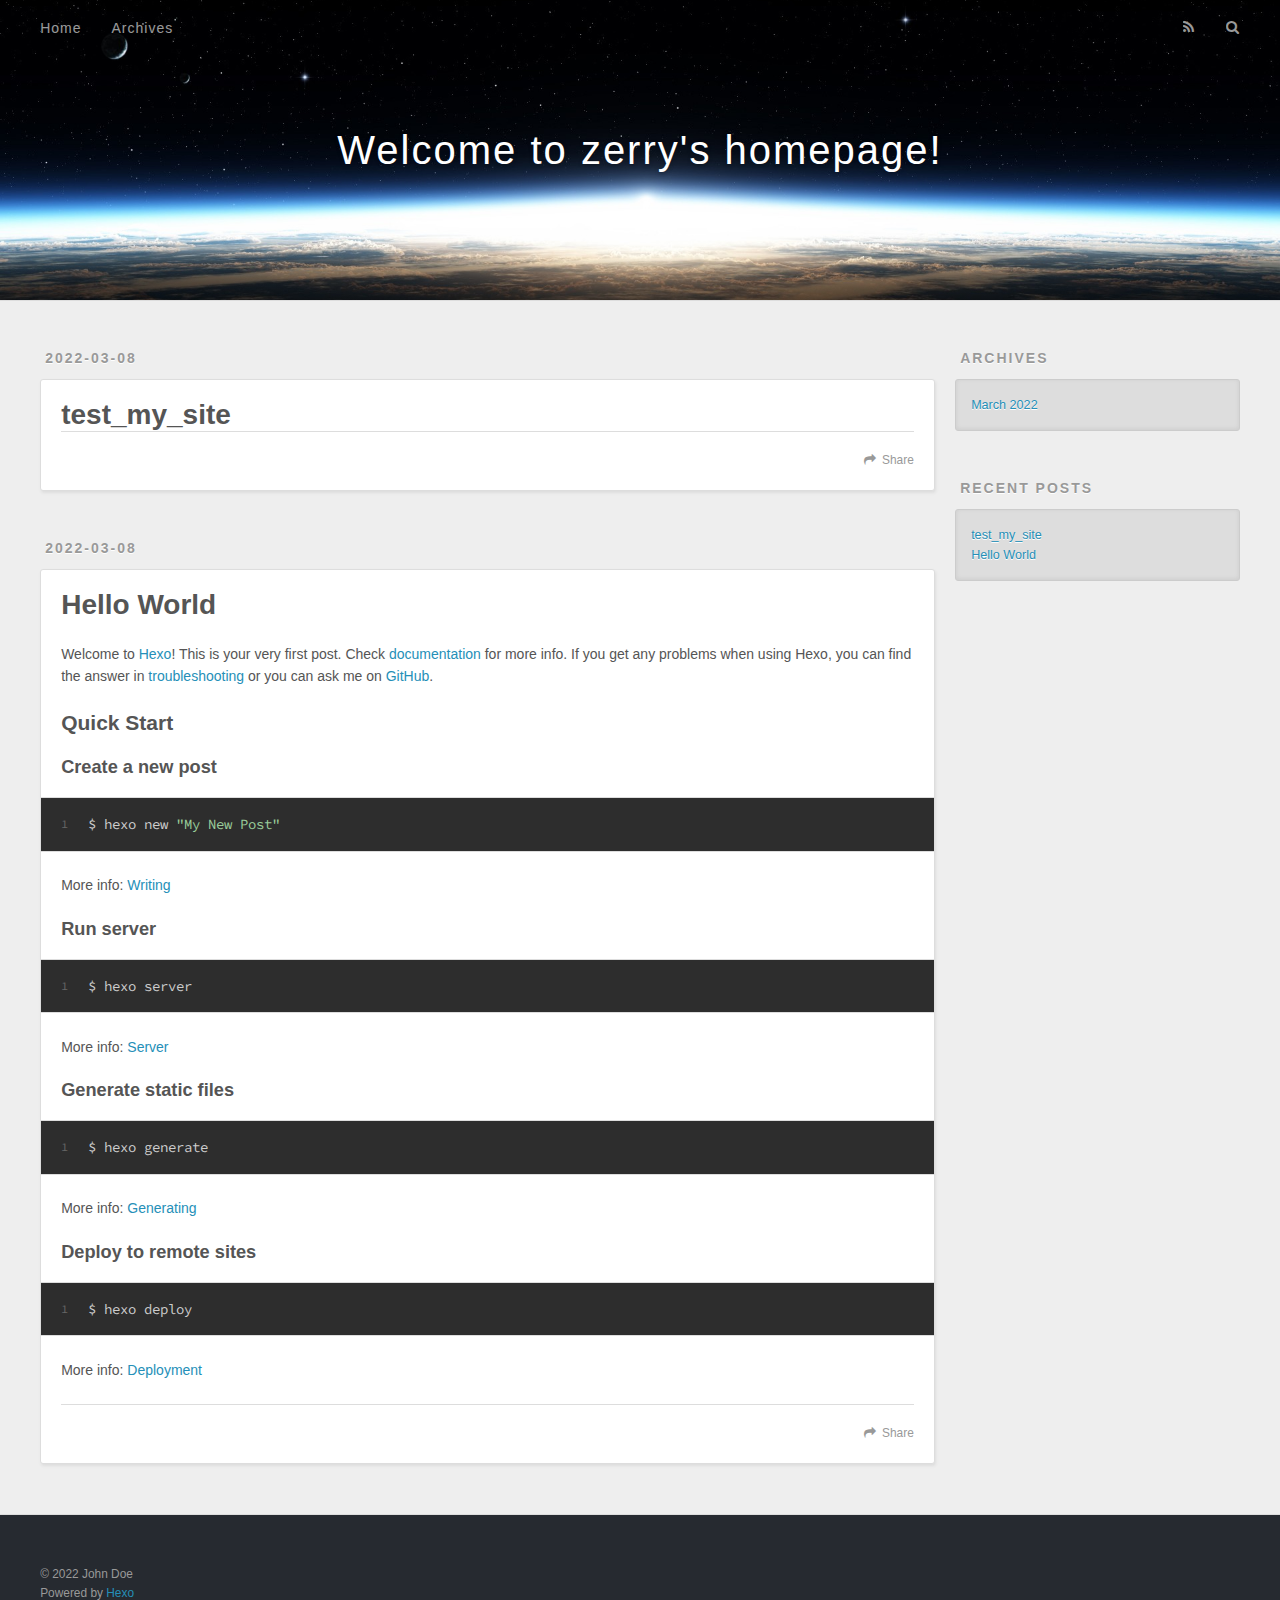
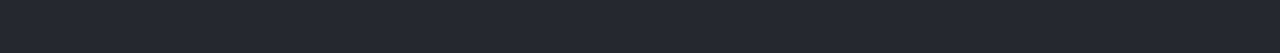
==== commit 8032bdaf: "Site updated: 2022-03-08 22:05:53" ====
--- a/index.html
+++ b/index.html
@@ -5,17 +5,17 @@
   
 
   
-  <title>Hexo</title>
+  <title>Welcome to zerry&#39;s homepage!</title>
   <meta name="viewport" content="width=device-width, initial-scale=1, maximum-scale=1">
   <meta property="og:type" content="website">
-<meta property="og:title" content="Hexo">
+<meta property="og:title" content="Welcome to zerry&#39;s homepage!">
 <meta property="og:url" content="http://example.com/index.html">
-<meta property="og:site_name" content="Hexo">
+<meta property="og:site_name" content="Welcome to zerry&#39;s homepage!">
 <meta property="og:locale" content="en_US">
 <meta property="article:author" content="John Doe">
 <meta name="twitter:card" content="summary">
   
-    <link rel="alternate" href="/atom.xml" title="Hexo" type="application/atom+xml">
+    <link rel="alternate" href="/atom.xml" title="Welcome to zerry&#39;s homepage!" type="application/atom+xml">
   
   
     <link rel="icon" href="/favicon.png">
@@ -36,7 +36,7 @@
   <div id="header-outer" class="outer">
     <div id="header-title" class="inner">
       <h1 id="logo-wrap">
-        <a href="/" id="logo">Hexo</a>
+        <a href="/" id="logo">Welcome to zerry&#39;s homepage!</a>
       </h1>
       
     </div>
@@ -90,7 +90,7 @@
       
     </div>
     <footer class="article-footer">
-      <a data-url="http://example.com/2022/03/08/test-my-site/" data-id="cl0hy7w760000jgts3ak3am8n" class="article-share-link">Share</a>
+      <a data-url="http://example.com/2022/03/08/test-my-site/" data-id="cl0i6mnrj0001ykts91pi36ua" class="article-share-link">Share</a>
       
       
     </footer>
@@ -139,7 +139,7 @@
       
     </div>
     <footer class="article-footer">
-      <a data-url="http://example.com/2022/03/08/hello-world/" data-id="cl0hy7w7b0001jgts9fgfa6cg" class="article-share-link">Share</a>
+      <a data-url="http://example.com/2022/03/08/hello-world/" data-id="cl0i6mnqz0000ykts1zcf9sx5" class="article-share-link">Share</a>
       
       
     </footer>
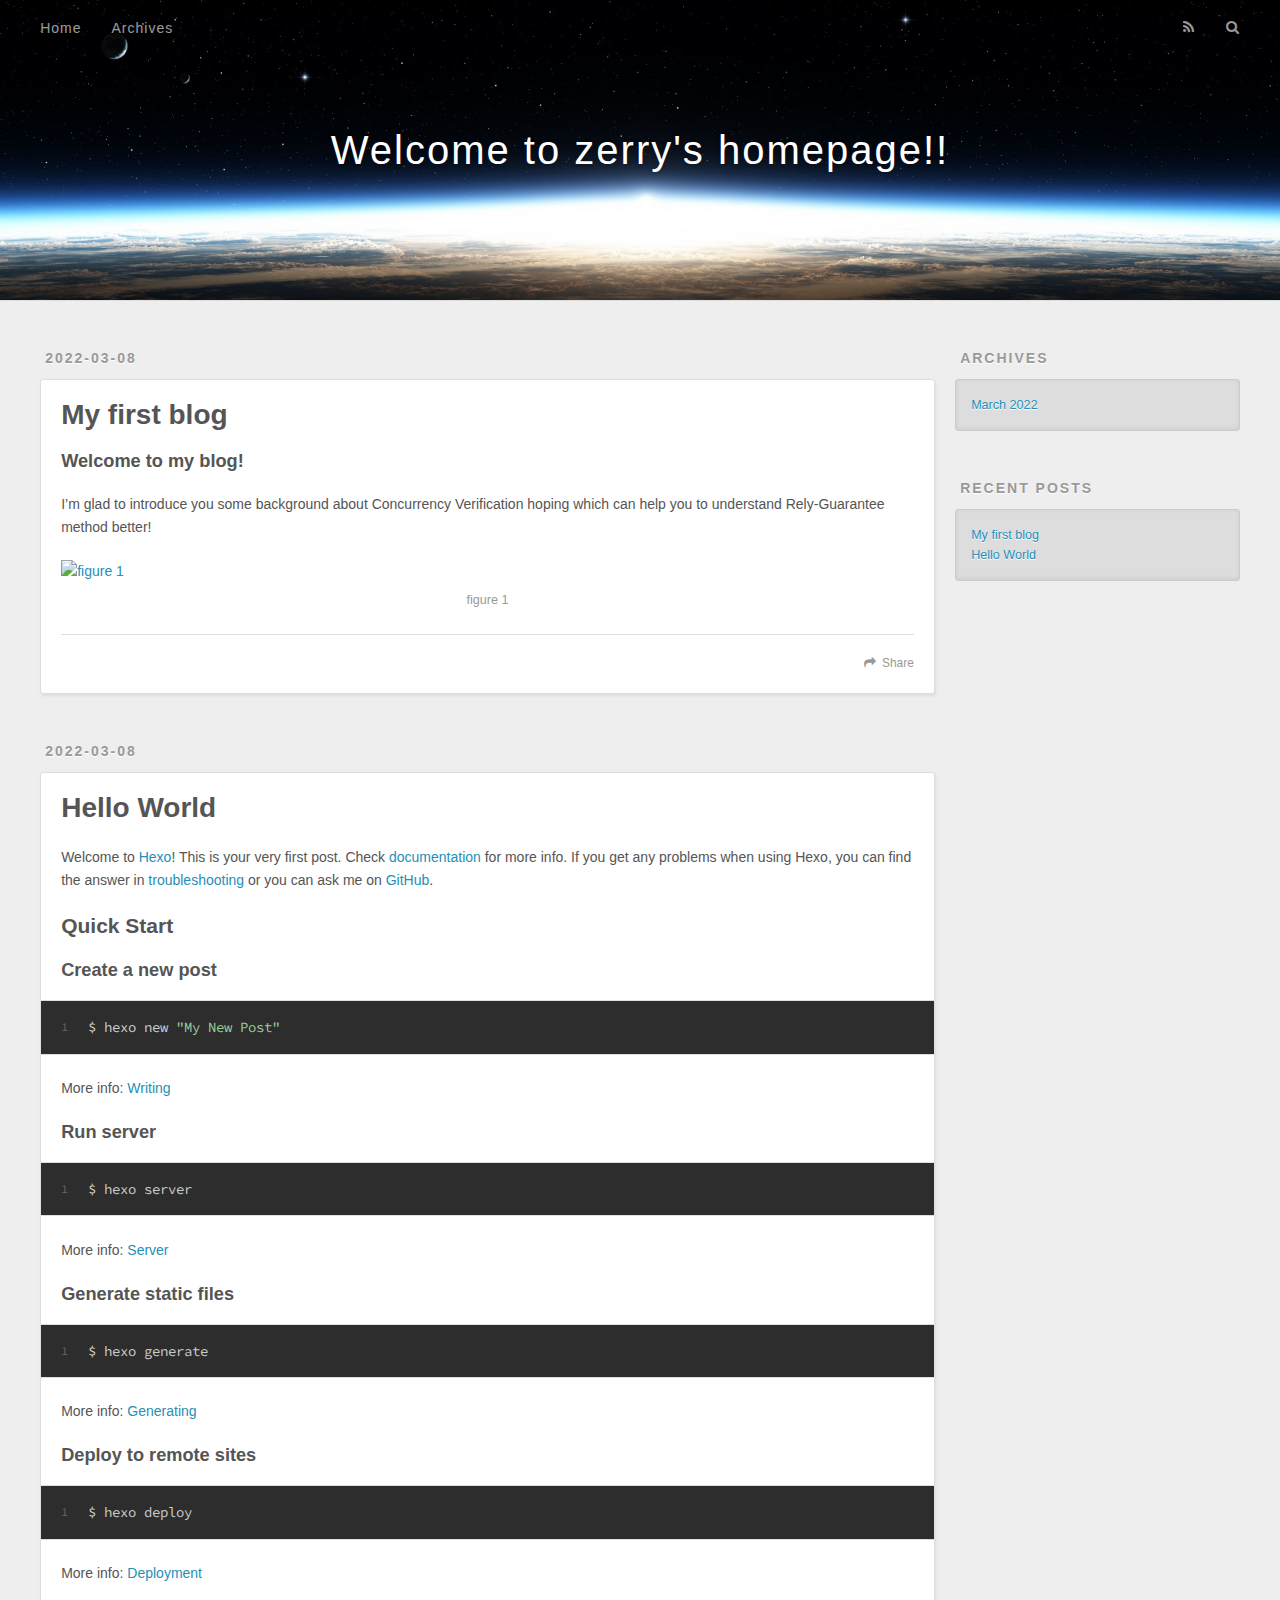
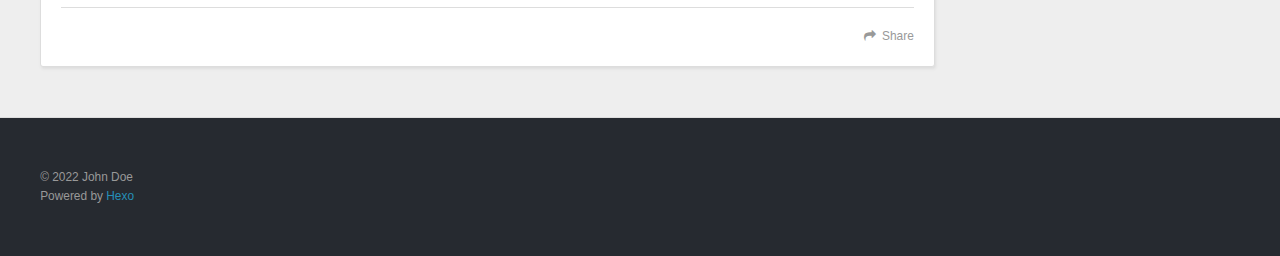
==== commit 84a297dc: "Site updated: 2022-03-08 22:53:20" ====
--- a/index.html
+++ b/index.html
@@ -5,17 +5,17 @@
   
 
   
-  <title>Welcome to zerry&#39;s homepage!</title>
+  <title>Welcome to zerry&#39;s homepage!!</title>
   <meta name="viewport" content="width=device-width, initial-scale=1, maximum-scale=1">
   <meta property="og:type" content="website">
-<meta property="og:title" content="Welcome to zerry&#39;s homepage!">
-<meta property="og:url" content="http://example.com/index.html">
-<meta property="og:site_name" content="Welcome to zerry&#39;s homepage!">
+<meta property="og:title" content="Welcome to zerry&#39;s homepage!!">
+<meta property="og:url" content="https://zerrymore.github.io/index.html">
+<meta property="og:site_name" content="Welcome to zerry&#39;s homepage!!">
 <meta property="og:locale" content="en_US">
 <meta property="article:author" content="John Doe">
 <meta name="twitter:card" content="summary">
   
-    <link rel="alternate" href="/atom.xml" title="Welcome to zerry&#39;s homepage!" type="application/atom+xml">
+    <link rel="alternate" href="/atom.xml" title="Welcome to zerry&#39;s homepage!!" type="application/atom+xml">
   
   
     <link rel="icon" href="/favicon.png">
@@ -36,7 +36,7 @@
   <div id="header-outer" class="outer">
     <div id="header-title" class="inner">
       <h1 id="logo-wrap">
-        <a href="/" id="logo">Welcome to zerry&#39;s homepage!</a>
+        <a href="/" id="logo">Welcome to zerry&#39;s homepage!!</a>
       </h1>
       
     </div>
@@ -56,7 +56,7 @@
         <a id="nav-search-btn" class="nav-icon" title="Search"></a>
       </nav>
       <div id="search-form-wrap">
-        <form action="//google.com/search" method="get" accept-charset="UTF-8" class="search-form"><input type="search" name="q" class="search-form-input" placeholder="Search"><button type="submit" class="search-form-submit">&#xF002;</button><input type="hidden" name="sitesearch" value="http://example.com"></form>
+        <form action="//google.com/search" method="get" accept-charset="UTF-8" class="search-form"><input type="search" name="q" class="search-form-input" placeholder="Search"><button type="submit" class="search-form-submit">&#xF002;</button><input type="hidden" name="sitesearch" value="https://zerrymore.github.io"></form>
       </div>
     </div>
   </div>
@@ -78,7 +78,7 @@
         
   
     <h1 itemprop="name">
-      <a class="article-title" href="/2022/03/08/test-my-site/">test_my_site</a>
+      <a class="article-title" href="/2022/03/08/test-my-site/">My first blog</a>
     </h1>
   
 
@@ -86,11 +86,13 @@
     
     <div class="article-entry" itemprop="articleBody">
       
-        
+        <h3 id="Welcome-to-my-blog"><a href="#Welcome-to-my-blog" class="headerlink" title="Welcome to my blog!"></a>Welcome to my blog!</h3><p>I’m glad to introduce you some background about Concurrency Verification hoping which can help you to understand Rely-Guarantee method better! </p>
+<p><img src="sdu_cover04.jpg" alt="figure 1"></p>
+
       
     </div>
     <footer class="article-footer">
-      <a data-url="http://example.com/2022/03/08/test-my-site/" data-id="cl0i6mnrj0001ykts91pi36ua" class="article-share-link">Share</a>
+      <a data-url="https://zerrymore.github.io/2022/03/08/test-my-site/" data-id="cl0i959of0001ewtscemwbm2f" class="article-share-link">Share</a>
       
       
     </footer>
@@ -139,7 +141,7 @@
       
     </div>
     <footer class="article-footer">
-      <a data-url="http://example.com/2022/03/08/hello-world/" data-id="cl0i6mnqz0000ykts1zcf9sx5" class="article-share-link">Share</a>
+      <a data-url="https://zerrymore.github.io/2022/03/08/hello-world/" data-id="cl0i959o70000ewts2fxx88dy" class="article-share-link">Share</a>
       
       
     </footer>
@@ -180,7 +182,7 @@
       <ul>
         
           <li>
-            <a href="/2022/03/08/test-my-site/">test_my_site</a>
+            <a href="/2022/03/08/test-my-site/">My first blog</a>
           </li>
         
           <li>
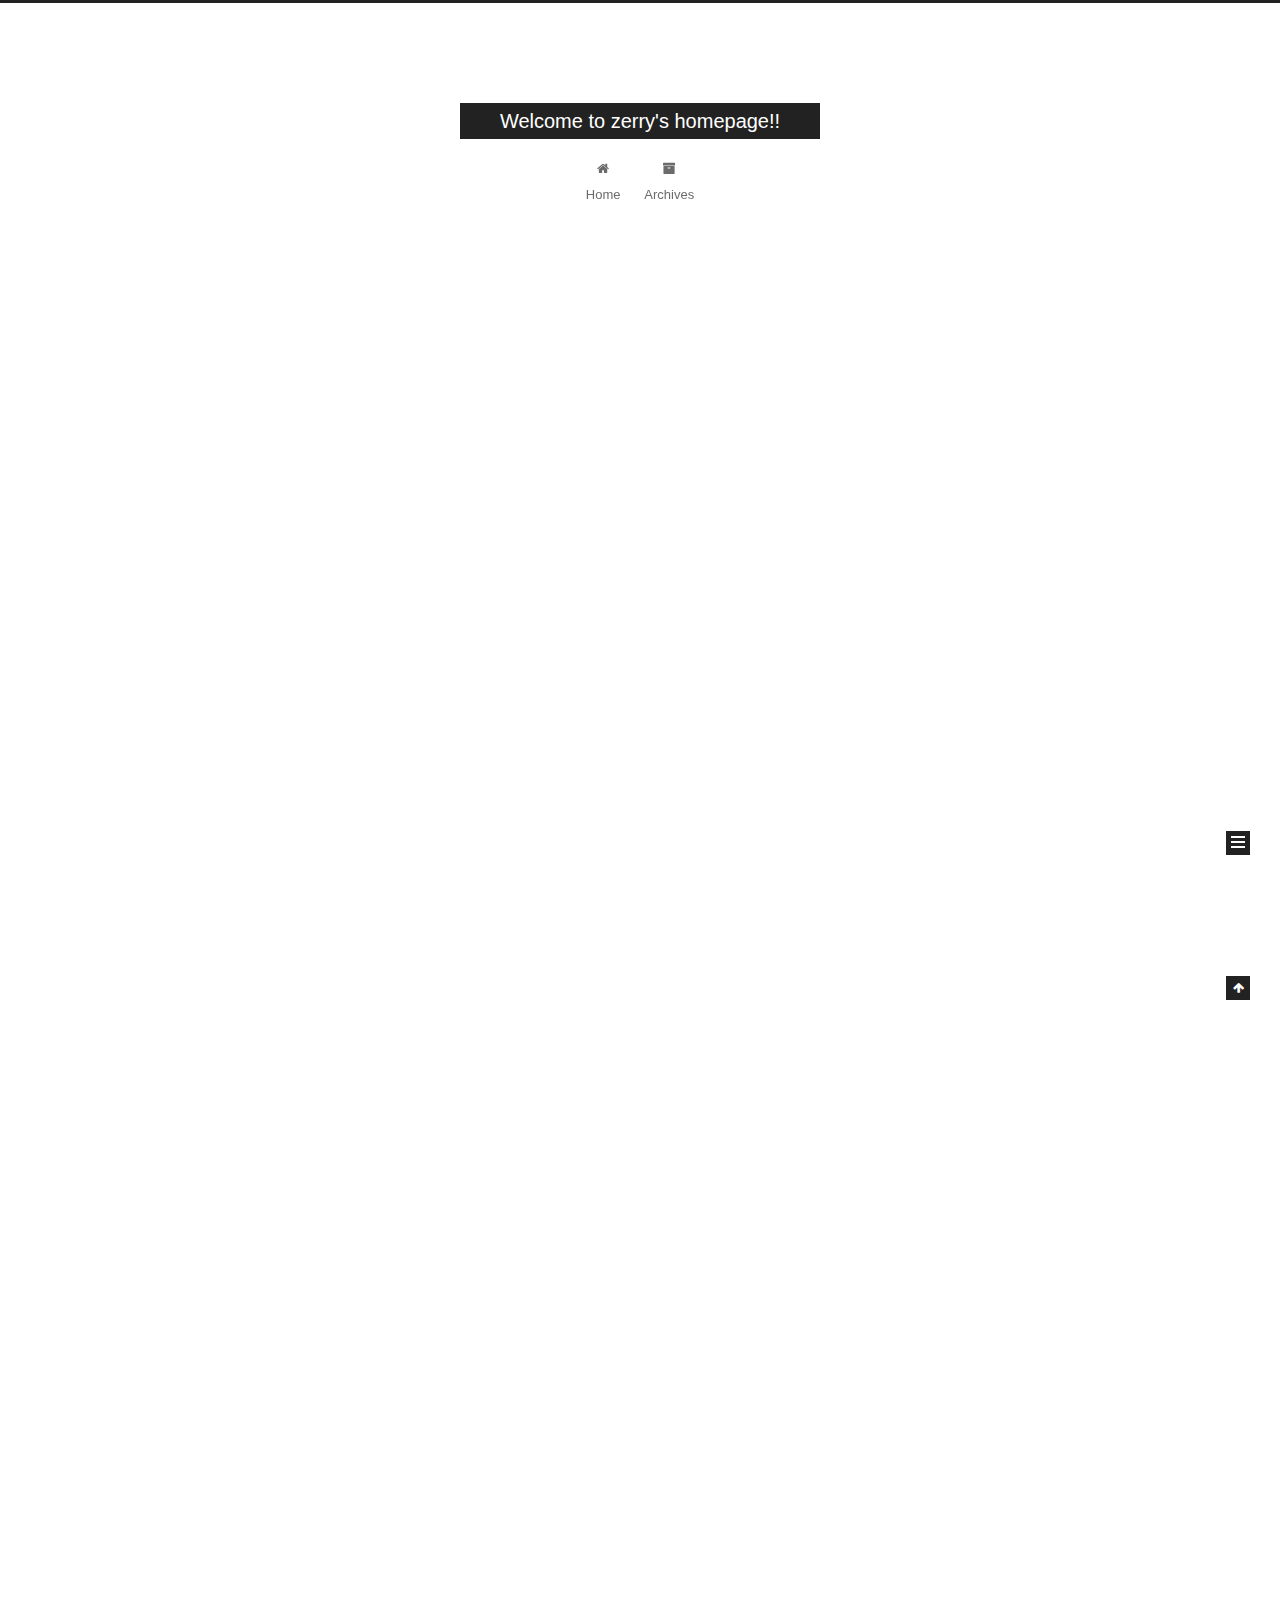
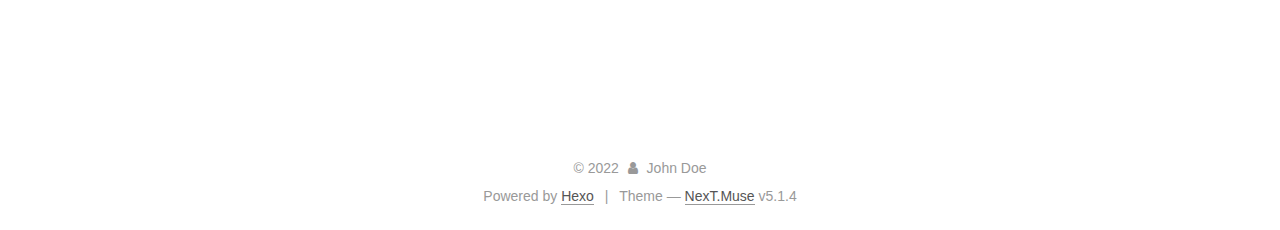
==== commit 2b6d4415: "Site updated: 2022-03-09 21:03:17" ====
--- a/index.html
+++ b/index.html
@@ -1,238 +1,741 @@
 <!DOCTYPE html>
-<html>
+
+
+
+  
+
+
+<html class="theme-next muse use-motion" lang="en">
 <head>
-  <meta charset="utf-8">
-  
-
-  
-  <title>Welcome to zerry&#39;s homepage!!</title>
-  <meta name="viewport" content="width=device-width, initial-scale=1, maximum-scale=1">
-  <meta property="og:type" content="website">
+  <meta charset="UTF-8"/>
+<meta http-equiv="X-UA-Compatible" content="IE=edge" />
+<meta name="viewport" content="width=device-width, initial-scale=1, maximum-scale=1"/>
+<meta name="theme-color" content="#222">
+
+
+
+
+
+
+
+
+
+<meta http-equiv="Cache-Control" content="no-transform" />
+<meta http-equiv="Cache-Control" content="no-siteapp" />
+
+
+
+
+
+
+
+
+
+
+
+
+
+
+
+
+  
+  
+  <link href="/lib/fancybox/source/jquery.fancybox.css?v=2.1.5" rel="stylesheet" type="text/css" />
+
+
+
+
+
+
+
+<link href="/lib/font-awesome/css/font-awesome.min.css?v=4.6.2" rel="stylesheet" type="text/css" />
+
+<link href="/css/main.css?v=5.1.4" rel="stylesheet" type="text/css" />
+
+
+  <link rel="apple-touch-icon" sizes="180x180" href="/images/apple-touch-icon-next.png?v=5.1.4">
+
+
+  <link rel="icon" type="image/png" sizes="32x32" href="/images/favicon-32x32-next.png?v=5.1.4">
+
+
+  <link rel="icon" type="image/png" sizes="16x16" href="/images/favicon-16x16-next.png?v=5.1.4">
+
+
+  <link rel="mask-icon" href="/images/logo.svg?v=5.1.4" color="#222">
+
+
+
+
+
+  <meta name="keywords" content="Hexo, NexT" />
+
+
+
+
+
+
+
+
+
+
+<meta property="og:type" content="website">
 <meta property="og:title" content="Welcome to zerry&#39;s homepage!!">
 <meta property="og:url" content="https://zerrymore.github.io/index.html">
 <meta property="og:site_name" content="Welcome to zerry&#39;s homepage!!">
 <meta property="og:locale" content="en_US">
 <meta property="article:author" content="John Doe">
 <meta name="twitter:card" content="summary">
-  
-    <link rel="alternate" href="/atom.xml" title="Welcome to zerry&#39;s homepage!!" type="application/atom+xml">
-  
-  
-    <link rel="icon" href="/favicon.png">
-  
-  
-    <link href="//fonts.googleapis.com/css?family=Source+Code+Pro" rel="stylesheet" type="text/css">
-  
-  
-<link rel="stylesheet" href="/css/style.css">
+
+
+
+<script type="text/javascript" id="hexo.configurations">
+  var NexT = window.NexT || {};
+  var CONFIG = {
+    root: '',
+    scheme: 'Muse',
+    version: '5.1.4',
+    sidebar: {"position":"left","display":"post","offset":12,"b2t":false,"scrollpercent":false,"onmobile":false},
+    fancybox: true,
+    tabs: true,
+    motion: {"enable":true,"async":false,"transition":{"post_block":"fadeIn","post_header":"slideDownIn","post_body":"slideDownIn","coll_header":"slideLeftIn","sidebar":"slideUpIn"}},
+    duoshuo: {
+      userId: '0',
+      author: 'Author'
+    },
+    algolia: {
+      applicationID: '',
+      apiKey: '',
+      indexName: '',
+      hits: {"per_page":10},
+      labels: {"input_placeholder":"Search for Posts","hits_empty":"We didn't find any results for the search: ${query}","hits_stats":"${hits} results found in ${time} ms"}
+    }
+  };
+</script>
+
+
+
+  <link rel="canonical" href="https://zerrymore.github.io/"/>
+
+
+
+
+
+  <title>Welcome to zerry's homepage!!</title>
+  
+
+
+
+
+
+
+
 
 <meta name="generator" content="Hexo 5.4.1"></head>
 
-<body>
-  <div id="container">
-    <div id="wrap">
-      <header id="header">
-  <div id="banner"></div>
-  <div id="header-outer" class="outer">
-    <div id="header-title" class="inner">
-      <h1 id="logo-wrap">
-        <a href="/" id="logo">Welcome to zerry&#39;s homepage!!</a>
-      </h1>
-      
+<body itemscope itemtype="http://schema.org/WebPage" lang="en">
+
+  
+  
+    
+  
+
+  <div class="container sidebar-position-left 
+  page-home">
+    <div class="headband"></div>
+
+    <header id="header" class="header" itemscope itemtype="http://schema.org/WPHeader">
+      <div class="header-inner"><div class="site-brand-wrapper">
+  <div class="site-meta ">
+    
+
+    <div class="custom-logo-site-title">
+      <a href="/"  class="brand" rel="start">
+        <span class="logo-line-before"><i></i></span>
+        <span class="site-title">Welcome to zerry's homepage!!</span>
+        <span class="logo-line-after"><i></i></span>
+      </a>
     </div>
-    <div id="header-inner" class="inner">
-      <nav id="main-nav">
-        <a id="main-nav-toggle" class="nav-icon"></a>
-        
-          <a class="main-nav-link" href="/">Home</a>
-        
-          <a class="main-nav-link" href="/archives">Archives</a>
-        
-      </nav>
-      <nav id="sub-nav">
-        
-          <a id="nav-rss-link" class="nav-icon" href="/atom.xml" title="RSS Feed"></a>
-        
-        <a id="nav-search-btn" class="nav-icon" title="Search"></a>
-      </nav>
-      <div id="search-form-wrap">
-        <form action="//google.com/search" method="get" accept-charset="UTF-8" class="search-form"><input type="search" name="q" class="search-form-input" placeholder="Search"><button type="submit" class="search-form-submit">&#xF002;</button><input type="hidden" name="sitesearch" value="https://zerrymore.github.io"></form>
-      </div>
+      
+        <p class="site-subtitle"></p>
+      
+  </div>
+
+  <div class="site-nav-toggle">
+    <button>
+      <span class="btn-bar"></span>
+      <span class="btn-bar"></span>
+      <span class="btn-bar"></span>
+    </button>
+  </div>
+</div>
+
+<nav class="site-nav">
+  
+
+  
+    <ul id="menu" class="menu">
+      
+        
+        <li class="menu-item menu-item-home">
+          <a href="/%20" rel="section">
+            
+              <i class="menu-item-icon fa fa-fw fa-home"></i> <br />
+            
+            Home
+          </a>
+        </li>
+      
+        
+        <li class="menu-item menu-item-archives">
+          <a href="/archives/%20" rel="section">
+            
+              <i class="menu-item-icon fa fa-fw fa-archive"></i> <br />
+            
+            Archives
+          </a>
+        </li>
+      
+
+      
+    </ul>
+  
+
+  
+</nav>
+
+
+
+ </div>
+    </header>
+
+    <main id="main" class="main">
+      <div class="main-inner">
+        <div class="content-wrap">
+          <div id="content" class="content">
+            
+  <section id="posts" class="posts-expand">
+    
+      
+
+  
+
+  
+  
+  
+
+  <article class="post post-type-normal" itemscope itemtype="http://schema.org/Article">
+  
+  
+  
+  <div class="post-block">
+    <link itemprop="mainEntityOfPage" href="https://zerrymore.github.io/2022/03/08/test-my-site/">
+
+    <span hidden itemprop="author" itemscope itemtype="http://schema.org/Person">
+      <meta itemprop="name" content="">
+      <meta itemprop="description" content="">
+      <meta itemprop="image" content="/images/avatar.gif">
+    </span>
+
+    <span hidden itemprop="publisher" itemscope itemtype="http://schema.org/Organization">
+      <meta itemprop="name" content="Welcome to zerry's homepage!!">
+    </span>
+
+    
+      <header class="post-header">
+
+        
+        
+          <h1 class="post-title" itemprop="name headline">
+                
+                <a class="post-title-link" href="/2022/03/08/test-my-site/" itemprop="url">My first blog</a></h1>
+        
+
+        <div class="post-meta">
+          <span class="post-time">
+            
+              <span class="post-meta-item-icon">
+                <i class="fa fa-calendar-o"></i>
+              </span>
+              
+                <span class="post-meta-item-text">Posted on</span>
+              
+              <time title="Post created" itemprop="dateCreated datePublished" datetime="2022-03-08T17:47:11+08:00">
+                2022-03-08
+              </time>
+            
+
+            
+
+            
+          </span>
+
+          
+
+          
+            
+          
+
+          
+          
+
+          
+
+          
+
+          
+
+        </div>
+      </header>
+    
+
+    
+    
+    
+    <div class="post-body" itemprop="articleBody">
+
+      
+      
+
+      
+        
+          
+            <h3 id="Welcome-to-my-blog"><a href="#Welcome-to-my-blog" class="headerlink" title="Welcome to my blog!"></a>Welcome to my blog!</h3><p>I’m glad to introduce you some background about Concurrency Verification hoping which can help you to understand Rely-Guarantee method better! </p>
+<p><img src="sdu_cover04.jpg" alt="figure 1"></p>
+
+          
+        
+      
+    </div>
+    
+    
+    
+
+    
+
+    
+
+    
+
+    <footer class="post-footer">
+      
+
+      
+
+      
+
+      
+      
+        <div class="post-eof"></div>
+      
+    </footer>
+  </div>
+  
+  
+  
+  </article>
+
+
+    
+      
+
+  
+
+  
+  
+  
+
+  <article class="post post-type-normal" itemscope itemtype="http://schema.org/Article">
+  
+  
+  
+  <div class="post-block">
+    <link itemprop="mainEntityOfPage" href="https://zerrymore.github.io/2022/03/08/hello-world/">
+
+    <span hidden itemprop="author" itemscope itemtype="http://schema.org/Person">
+      <meta itemprop="name" content="">
+      <meta itemprop="description" content="">
+      <meta itemprop="image" content="/images/avatar.gif">
+    </span>
+
+    <span hidden itemprop="publisher" itemscope itemtype="http://schema.org/Organization">
+      <meta itemprop="name" content="Welcome to zerry's homepage!!">
+    </span>
+
+    
+      <header class="post-header">
+
+        
+        
+          <h1 class="post-title" itemprop="name headline">
+                
+                <a class="post-title-link" href="/2022/03/08/hello-world/" itemprop="url">Hello World</a></h1>
+        
+
+        <div class="post-meta">
+          <span class="post-time">
+            
+              <span class="post-meta-item-icon">
+                <i class="fa fa-calendar-o"></i>
+              </span>
+              
+                <span class="post-meta-item-text">Posted on</span>
+              
+              <time title="Post created" itemprop="dateCreated datePublished" datetime="2022-03-08T17:45:17+08:00">
+                2022-03-08
+              </time>
+            
+
+            
+
+            
+          </span>
+
+          
+
+          
+            
+          
+
+          
+          
+
+          
+
+          
+
+          
+
+        </div>
+      </header>
+    
+
+    
+    
+    
+    <div class="post-body" itemprop="articleBody">
+
+      
+      
+
+      
+        
+          
+            <p>Welcome to <a target="_blank" rel="noopener" href="https://hexo.io/">Hexo</a>! This is your very first post. Check <a target="_blank" rel="noopener" href="https://hexo.io/docs/">documentation</a> for more info. If you get any problems when using Hexo, you can find the answer in <a target="_blank" rel="noopener" href="https://hexo.io/docs/troubleshooting.html">troubleshooting</a> or you can ask me on <a target="_blank" rel="noopener" href="https://github.com/hexojs/hexo/issues">GitHub</a>.</p>
+<h2 id="Quick-Start"><a href="#Quick-Start" class="headerlink" title="Quick Start"></a>Quick Start</h2><h3 id="Create-a-new-post"><a href="#Create-a-new-post" class="headerlink" title="Create a new post"></a>Create a new post</h3><figure class="highlight bash"><table><tr><td class="gutter"><pre><span class="line">1</span><br></pre></td><td class="code"><pre><span class="line">$ hexo new <span class="string">&quot;My New Post&quot;</span></span><br></pre></td></tr></table></figure>
+
+<p>More info: <a target="_blank" rel="noopener" href="https://hexo.io/docs/writing.html">Writing</a></p>
+<h3 id="Run-server"><a href="#Run-server" class="headerlink" title="Run server"></a>Run server</h3><figure class="highlight bash"><table><tr><td class="gutter"><pre><span class="line">1</span><br></pre></td><td class="code"><pre><span class="line">$ hexo server</span><br></pre></td></tr></table></figure>
+
+<p>More info: <a target="_blank" rel="noopener" href="https://hexo.io/docs/server.html">Server</a></p>
+<h3 id="Generate-static-files"><a href="#Generate-static-files" class="headerlink" title="Generate static files"></a>Generate static files</h3><figure class="highlight bash"><table><tr><td class="gutter"><pre><span class="line">1</span><br></pre></td><td class="code"><pre><span class="line">$ hexo generate</span><br></pre></td></tr></table></figure>
+
+<p>More info: <a target="_blank" rel="noopener" href="https://hexo.io/docs/generating.html">Generating</a></p>
+<h3 id="Deploy-to-remote-sites"><a href="#Deploy-to-remote-sites" class="headerlink" title="Deploy to remote sites"></a>Deploy to remote sites</h3><figure class="highlight bash"><table><tr><td class="gutter"><pre><span class="line">1</span><br></pre></td><td class="code"><pre><span class="line">$ hexo deploy</span><br></pre></td></tr></table></figure>
+
+<p>More info: <a target="_blank" rel="noopener" href="https://hexo.io/docs/one-command-deployment.html">Deployment</a></p>
+
+          
+        
+      
+    </div>
+    
+    
+    
+
+    
+
+    
+
+    
+
+    <footer class="post-footer">
+      
+
+      
+
+      
+
+      
+      
+        <div class="post-eof"></div>
+      
+    </footer>
+  </div>
+  
+  
+  
+  </article>
+
+
+    
+  </section>
+
+  
+
+
+          </div>
+          
+
+
+          
+
+        </div>
+        
+          
+  
+  <div class="sidebar-toggle">
+    <div class="sidebar-toggle-line-wrap">
+      <span class="sidebar-toggle-line sidebar-toggle-line-first"></span>
+      <span class="sidebar-toggle-line sidebar-toggle-line-middle"></span>
+      <span class="sidebar-toggle-line sidebar-toggle-line-last"></span>
     </div>
   </div>
-</header>
-      <div class="outer">
-        <section id="main">
-  
-    <article id="post-test-my-site" class="article article-type-post" itemscope itemprop="blogPost">
-  <div class="article-meta">
-    <a href="/2022/03/08/test-my-site/" class="article-date">
-  <time datetime="2022-03-08T09:47:11.000Z" itemprop="datePublished">2022-03-08</time>
-</a>
-    
+
+  <aside id="sidebar" class="sidebar">
+    
+    <div class="sidebar-inner">
+
+      
+
+      
+
+      <section class="site-overview-wrap sidebar-panel sidebar-panel-active">
+        <div class="site-overview">
+          <div class="site-author motion-element" itemprop="author" itemscope itemtype="http://schema.org/Person">
+            
+              <p class="site-author-name" itemprop="name"></p>
+              <p class="site-description motion-element" itemprop="description"></p>
+          </div>
+
+          <nav class="site-state motion-element">
+
+            
+              <div class="site-state-item site-state-posts">
+              
+                <a href="/archives/%20%7C%7C%20archive">
+              
+                  <span class="site-state-item-count">2</span>
+                  <span class="site-state-item-name">posts</span>
+                </a>
+              </div>
+            
+
+            
+
+            
+
+          </nav>
+
+          
+
+          
+
+          
+          
+
+          
+          
+
+          
+
+        </div>
+      </section>
+
+      
+
+      
+
+    </div>
+  </aside>
+
+
+        
+      </div>
+    </main>
+
+    <footer id="footer" class="footer">
+      <div class="footer-inner">
+        <div class="copyright">&copy; <span itemprop="copyrightYear">2022</span>
+  <span class="with-love">
+    <i class="fa fa-user"></i>
+  </span>
+  <span class="author" itemprop="copyrightHolder">John Doe</span>
+
+  
+</div>
+
+
+  <div class="powered-by">Powered by <a class="theme-link" target="_blank" href="https://hexo.io">Hexo</a></div>
+
+
+
+  <span class="post-meta-divider">|</span>
+
+
+
+  <div class="theme-info">Theme &mdash; <a class="theme-link" target="_blank" href="https://github.com/iissnan/hexo-theme-next">NexT.Muse</a> v5.1.4</div>
+
+
+
+
+        
+
+
+
+
+
+
+
+        
+      </div>
+    </footer>
+
+    
+      <div class="back-to-top">
+        <i class="fa fa-arrow-up"></i>
+        
+      </div>
+    
+
+    
+
   </div>
-  <div class="article-inner">
-    
-    
-      <header class="article-header">
-        
-  
-    <h1 itemprop="name">
-      <a class="article-title" href="/2022/03/08/test-my-site/">My first blog</a>
-    </h1>
-  
-
-      </header>
-    
-    <div class="article-entry" itemprop="articleBody">
-      
-        <h3 id="Welcome-to-my-blog"><a href="#Welcome-to-my-blog" class="headerlink" title="Welcome to my blog!"></a>Welcome to my blog!</h3><p>I’m glad to introduce you some background about Concurrency Verification hoping which can help you to understand Rely-Guarantee method better! </p>
-<p><img src="sdu_cover04.jpg" alt="figure 1"></p>
-
-      
-    </div>
-    <footer class="article-footer">
-      <a data-url="https://zerrymore.github.io/2022/03/08/test-my-site/" data-id="cl0i959of0001ewtscemwbm2f" class="article-share-link">Share</a>
-      
-      
-    </footer>
-  </div>
-  
-</article>
-
-
-  
-    <article id="post-hello-world" class="article article-type-post" itemscope itemprop="blogPost">
-  <div class="article-meta">
-    <a href="/2022/03/08/hello-world/" class="article-date">
-  <time datetime="2022-03-08T09:45:17.903Z" itemprop="datePublished">2022-03-08</time>
-</a>
-    
-  </div>
-  <div class="article-inner">
-    
-    
-      <header class="article-header">
-        
-  
-    <h1 itemprop="name">
-      <a class="article-title" href="/2022/03/08/hello-world/">Hello World</a>
-    </h1>
-  
-
-      </header>
-    
-    <div class="article-entry" itemprop="articleBody">
-      
-        <p>Welcome to <a target="_blank" rel="noopener" href="https://hexo.io/">Hexo</a>! This is your very first post. Check <a target="_blank" rel="noopener" href="https://hexo.io/docs/">documentation</a> for more info. If you get any problems when using Hexo, you can find the answer in <a target="_blank" rel="noopener" href="https://hexo.io/docs/troubleshooting.html">troubleshooting</a> or you can ask me on <a target="_blank" rel="noopener" href="https://github.com/hexojs/hexo/issues">GitHub</a>.</p>
-<h2 id="Quick-Start"><a href="#Quick-Start" class="headerlink" title="Quick Start"></a>Quick Start</h2><h3 id="Create-a-new-post"><a href="#Create-a-new-post" class="headerlink" title="Create a new post"></a>Create a new post</h3><figure class="highlight bash"><table><tr><td class="gutter"><pre><span class="line">1</span><br></pre></td><td class="code"><pre><span class="line">$ hexo new <span class="string">&quot;My New Post&quot;</span></span><br></pre></td></tr></table></figure>
-
-<p>More info: <a target="_blank" rel="noopener" href="https://hexo.io/docs/writing.html">Writing</a></p>
-<h3 id="Run-server"><a href="#Run-server" class="headerlink" title="Run server"></a>Run server</h3><figure class="highlight bash"><table><tr><td class="gutter"><pre><span class="line">1</span><br></pre></td><td class="code"><pre><span class="line">$ hexo server</span><br></pre></td></tr></table></figure>
-
-<p>More info: <a target="_blank" rel="noopener" href="https://hexo.io/docs/server.html">Server</a></p>
-<h3 id="Generate-static-files"><a href="#Generate-static-files" class="headerlink" title="Generate static files"></a>Generate static files</h3><figure class="highlight bash"><table><tr><td class="gutter"><pre><span class="line">1</span><br></pre></td><td class="code"><pre><span class="line">$ hexo generate</span><br></pre></td></tr></table></figure>
-
-<p>More info: <a target="_blank" rel="noopener" href="https://hexo.io/docs/generating.html">Generating</a></p>
-<h3 id="Deploy-to-remote-sites"><a href="#Deploy-to-remote-sites" class="headerlink" title="Deploy to remote sites"></a>Deploy to remote sites</h3><figure class="highlight bash"><table><tr><td class="gutter"><pre><span class="line">1</span><br></pre></td><td class="code"><pre><span class="line">$ hexo deploy</span><br></pre></td></tr></table></figure>
-
-<p>More info: <a target="_blank" rel="noopener" href="https://hexo.io/docs/one-command-deployment.html">Deployment</a></p>
-
-      
-    </div>
-    <footer class="article-footer">
-      <a data-url="https://zerrymore.github.io/2022/03/08/hello-world/" data-id="cl0i959o70000ewts2fxx88dy" class="article-share-link">Share</a>
-      
-      
-    </footer>
-  </div>
-  
-</article>
-
-
-  
-
-
-</section>
-        
-          <aside id="sidebar">
-  
-    
-
-  
-    
-
-  
-    
-  
-    
-  <div class="widget-wrap">
-    <h3 class="widget-title">Archives</h3>
-    <div class="widget">
-      <ul class="archive-list"><li class="archive-list-item"><a class="archive-list-link" href="/archives/2022/03/">March 2022</a></li></ul>
-    </div>
-  </div>
-
-
-  
-    
-  <div class="widget-wrap">
-    <h3 class="widget-title">Recent Posts</h3>
-    <div class="widget">
-      <ul>
-        
-          <li>
-            <a href="/2022/03/08/test-my-site/">My first blog</a>
-          </li>
-        
-          <li>
-            <a href="/2022/03/08/hello-world/">Hello World</a>
-          </li>
-        
-      </ul>
-    </div>
-  </div>
-
-  
-</aside>
-        
-      </div>
-      <footer id="footer">
-  
-  <div class="outer">
-    <div id="footer-info" class="inner">
-      &copy; 2022 John Doe<br>
-      Powered by <a href="http://hexo.io/" target="_blank">Hexo</a>
-    </div>
-  </div>
-</footer>
-    </div>
-    <nav id="mobile-nav">
-  
-    <a href="/" class="mobile-nav-link">Home</a>
-  
-    <a href="/archives" class="mobile-nav-link">Archives</a>
-  
-</nav>
-    
-
-<script src="//ajax.googleapis.com/ajax/libs/jquery/2.0.3/jquery.min.js"></script>
-
-
-  
-<link rel="stylesheet" href="/fancybox/jquery.fancybox.css">
-
-  
-<script src="/fancybox/jquery.fancybox.pack.js"></script>
-
-
-
-
-<script src="/js/script.js"></script>
-
-
-
-
-  </div>
+
+  
+
+<script type="text/javascript">
+  if (Object.prototype.toString.call(window.Promise) !== '[object Function]') {
+    window.Promise = null;
+  }
+</script>
+
+
+
+
+
+
+
+
+
+  
+
+
+
+
+
+
+
+
+
+
+
+
+  
+  
+    <script type="text/javascript" src="/lib/jquery/index.js?v=2.1.3"></script>
+  
+
+  
+  
+    <script type="text/javascript" src="/lib/fastclick/lib/fastclick.min.js?v=1.0.6"></script>
+  
+
+  
+  
+    <script type="text/javascript" src="/lib/jquery_lazyload/jquery.lazyload.js?v=1.9.7"></script>
+  
+
+  
+  
+    <script type="text/javascript" src="/lib/velocity/velocity.min.js?v=1.2.1"></script>
+  
+
+  
+  
+    <script type="text/javascript" src="/lib/velocity/velocity.ui.min.js?v=1.2.1"></script>
+  
+
+  
+  
+    <script type="text/javascript" src="/lib/fancybox/source/jquery.fancybox.pack.js?v=2.1.5"></script>
+  
+
+
+  
+
+
+  <script type="text/javascript" src="/js/src/utils.js?v=5.1.4"></script>
+
+  <script type="text/javascript" src="/js/src/motion.js?v=5.1.4"></script>
+
+
+
+  
+  
+
+  
+
+  
+
+
+  <script type="text/javascript" src="/js/src/bootstrap.js?v=5.1.4"></script>
+
+
+
+  
+
+
+  
+
+
+
+
+	
+
+
+
+
+
+  
+
+
+
+
+
+  
+
+
+
+
+
+
+
+
+
+
+
+
+  
+
+
+
+
+
+  
+
+  
+
+  
+
+  
+  
+
+  
+
+  
+
+  
+
 </body>
-</html>+</html>
--- a/css/main.css
+++ b/css/main.css
@@ -0,0 +1,2662 @@
+/* normalize.css v3.0.2 | MIT License | git.io/normalize */
+html {
+  font-family: sans-serif; /* 1 */
+  -ms-text-size-adjust: 100%; /* 2 */
+  -webkit-text-size-adjust: 100%; /* 2 */
+}
+body {
+  margin: 0;
+}
+article,
+aside,
+details,
+figcaption,
+figure,
+footer,
+header,
+hgroup,
+main,
+menu,
+nav,
+section,
+summary {
+  display: block;
+}
+audio,
+canvas,
+progress,
+video {
+  display: inline-block; /* 1 */
+  vertical-align: baseline; /* 2 */
+}
+audio:not([controls]) {
+  display: none;
+  height: 0;
+}
+[hidden],
+template {
+  display: none;
+}
+a {
+  background-color: transparent;
+}
+a:active,
+a:hover {
+  outline: 0;
+}
+abbr[title] {
+  border-bottom: 1px dotted;
+}
+b,
+strong {
+  font-weight: bold;
+}
+dfn {
+  font-style: italic;
+}
+h1 {
+  font-size: 2em;
+  margin: 0.67em 0;
+}
+mark {
+  background: #ff0;
+  color: #000;
+}
+small {
+  font-size: 80%;
+}
+sub,
+sup {
+  font-size: 75%;
+  line-height: 0;
+  position: relative;
+  vertical-align: baseline;
+}
+sup {
+  top: -0.5em;
+}
+sub {
+  bottom: -0.25em;
+}
+img {
+  border: 0;
+}
+svg:not(:root) {
+  overflow: hidden;
+}
+figure {
+  margin: 1em 40px;
+}
+hr {
+  -moz-box-sizing: content-box;
+  box-sizing: content-box;
+  height: 0;
+}
+pre {
+  overflow: auto;
+}
+code,
+kbd,
+pre,
+samp {
+  font-family: monospace, monospace;
+  font-size: 1em;
+}
+button,
+input,
+optgroup,
+select,
+textarea {
+  color: inherit; /* 1 */
+  font: inherit; /* 2 */
+  margin: 0; /* 3 */
+}
+button {
+  overflow: visible;
+}
+button,
+select {
+  text-transform: none;
+}
+button,
+html input[type="button"],
+input[type="reset"],
+input[type="submit"] {
+  -webkit-appearance: button; /* 2 */
+  cursor: pointer; /* 3 */
+}
+button[disabled],
+html input[disabled] {
+  cursor: default;
+}
+button::-moz-focus-inner,
+input::-moz-focus-inner {
+  border: 0;
+  padding: 0;
+}
+input {
+  line-height: normal;
+}
+input[type="checkbox"],
+input[type="radio"] {
+  box-sizing: border-box; /* 1 */
+  padding: 0; /* 2 */
+}
+input[type="number"]::-webkit-inner-spin-button,
+input[type="number"]::-webkit-outer-spin-button {
+  height: auto;
+}
+input[type="search"] {
+  -webkit-appearance: textfield; /* 1 */
+  -moz-box-sizing: content-box;
+  -webkit-box-sizing: content-box; /* 2 */
+  box-sizing: content-box;
+}
+input[type="search"]::-webkit-search-cancel-button,
+input[type="search"]::-webkit-search-decoration {
+  -webkit-appearance: none;
+}
+fieldset {
+  border: 1px solid #c0c0c0;
+  margin: 0 2px;
+  padding: 0.35em 0.625em 0.75em;
+}
+legend {
+  border: 0; /* 1 */
+  padding: 0; /* 2 */
+}
+textarea {
+  overflow: auto;
+}
+optgroup {
+  font-weight: bold;
+}
+table {
+  border-collapse: collapse;
+  border-spacing: 0;
+}
+td,
+th {
+  padding: 0;
+}
+::selection {
+  background: #262a30;
+  color: #fff;
+}
+body {
+  position: relative;
+  font-family: 'Lato', "PingFang SC", "Microsoft YaHei", sans-serif;
+  font-size: 14px;
+  line-height: 2;
+  color: #555;
+  background: #fff;
+}
+@media (max-width: 767px) {
+  body {
+    padding-right: 0 !important;
+  }
+}
+@media (min-width: 768px) and (max-width: 991px) {
+  body {
+    padding-right: 0 !important;
+  }
+}
+@media (min-width: 1600px) {
+  body {
+    font-size: 16px;
+  }
+}
+h1,
+h2,
+h3,
+h4,
+h5,
+h6 {
+  margin: 0;
+  padding: 0;
+  font-weight: bold;
+  line-height: 1.5;
+  font-family: 'Lato', "PingFang SC", "Microsoft YaHei", sans-serif;
+}
+h2,
+h3,
+h4,
+h5,
+h6 {
+  margin: 20px 0 15px;
+}
+h1 {
+  font-size: 22px;
+}
+@media (max-width: 767px) {
+  h1 {
+    font-size: 18px;
+  }
+}
+h2 {
+  font-size: 20px;
+}
+@media (max-width: 767px) {
+  h2 {
+    font-size: 16px;
+  }
+}
+h3 {
+  font-size: 18px;
+}
+@media (max-width: 767px) {
+  h3 {
+    font-size: 14px;
+  }
+}
+h4 {
+  font-size: 16px;
+}
+@media (max-width: 767px) {
+  h4 {
+    font-size: 12px;
+  }
+}
+h5 {
+  font-size: 14px;
+}
+@media (max-width: 767px) {
+  h5 {
+    font-size: 10px;
+  }
+}
+h6 {
+  font-size: 12px;
+}
+@media (max-width: 767px) {
+  h6 {
+    font-size: 8px;
+  }
+}
+p {
+  margin: 0 0 20px 0;
+}
+a {
+  color: #555;
+  text-decoration: none;
+  outline: none;
+  border-bottom: 1px solid #999;
+  word-wrap: break-word;
+}
+a:hover {
+  color: #222;
+  border-bottom-color: #222;
+}
+blockquote {
+  margin: 0;
+  padding: 0;
+}
+img {
+  display: block;
+  margin: auto;
+  max-width: 100%;
+  height: auto;
+}
+hr {
+  margin: 40px 0;
+  height: 3px;
+  border: none;
+  background-color: #ddd;
+  background-image: repeating-linear-gradient(-45deg, #fff, #fff 4px, transparent 4px, transparent 8px);
+}
+blockquote {
+  padding: 0 15px;
+  color: #666;
+  border-left: 4px solid #ddd;
+}
+blockquote cite::before {
+  content: "-";
+  padding: 0 5px;
+}
+dt {
+  font-weight: 700;
+}
+dd {
+  margin: 0;
+  padding: 0;
+}
+kbd {
+  border: 1px solid #ccc;
+  border-radius: 0.2em;
+  box-shadow: 0.1em 0.1em 0.2em rgba(0,0,0,0.1);
+  background-color: #f9f9f9;
+  font-family: inherit;
+  background-image: -webkit-linear-gradient(top, #eee, #fff, #eee);
+  padding: 0.1em 0.3em;
+  white-space: nowrap;
+}
+.text-left {
+  text-align: left;
+}
+.text-center {
+  text-align: center;
+}
+.text-right {
+  text-align: right;
+}
+.text-justify {
+  text-align: justify;
+}
+.text-nowrap {
+  white-space: nowrap;
+}
+.text-lowercase {
+  text-transform: lowercase;
+}
+.text-uppercase {
+  text-transform: uppercase;
+}
+.text-capitalize {
+  text-transform: capitalize;
+}
+.center-block {
+  display: block;
+  margin-left: auto;
+  margin-right: auto;
+}
+.clearfix:before,
+.clearfix:after {
+  content: " ";
+  display: table;
+}
+.clearfix:after {
+  clear: both;
+}
+.pullquote {
+  width: 45%;
+}
+.pullquote.left {
+  float: left;
+  margin-left: 5px;
+  margin-right: 10px;
+}
+.pullquote.right {
+  float: right;
+  margin-left: 10px;
+  margin-right: 5px;
+}
+.affix.affix.affix {
+  position: fixed;
+}
+.translation {
+  margin-top: -20px;
+  font-size: 14px;
+  color: #999;
+}
+.scrollbar-measure {
+  width: 100px;
+  height: 100px;
+  overflow: scroll;
+  position: absolute;
+  top: -9999px;
+}
+.use-motion .motion-element {
+  opacity: 0;
+}
+table {
+  margin: 20px 0;
+  width: 100%;
+  border-collapse: collapse;
+  border-spacing: 0;
+  border: 1px solid #ddd;
+  font-size: 14px;
+  table-layout: fixed;
+  word-wrap: break-all;
+}
+table>tbody>tr:nth-of-type(odd) {
+  background-color: #f9f9f9;
+}
+table>tbody>tr:hover {
+  background-color: #f5f5f5;
+}
+caption,
+th,
+td {
+  padding: 8px;
+  text-align: left;
+  vertical-align: middle;
+  font-weight: normal;
+}
+th,
+td {
+  border-bottom: 3px solid #ddd;
+  border-right: 1px solid #eee;
+}
+th {
+  padding-bottom: 10px;
+  font-weight: 700;
+}
+td {
+  border-bottom-width: 1px;
+}
+html,
+body {
+  height: 100%;
+}
+.container {
+  position: relative;
+  min-height: 100%;
+}
+.header-inner {
+  margin: 0 auto;
+  padding: 100px 0 70px;
+  width: 700px;
+}
+@media (min-width: 1600px) {
+  .container .header-inner {
+    width: 900px;
+  }
+}
+.main {
+  padding-bottom: 150px;
+}
+.main-inner {
+  margin: 0 auto;
+  width: 700px;
+}
+@media (min-width: 1600px) {
+  .container .main-inner {
+    width: 900px;
+  }
+}
+.footer {
+  position: absolute;
+  left: 0;
+  bottom: 0;
+  width: 100%;
+  min-height: 50px;
+}
+.footer-inner {
+  box-sizing: border-box;
+  margin: 20px auto;
+  width: 700px;
+}
+@media (min-width: 1600px) {
+  .container .footer-inner {
+    width: 900px;
+  }
+}
+pre,
+.highlight {
+  overflow: auto;
+  margin: 20px 0;
+  padding: 0;
+  font-size: 13px;
+  color: #4d4d4c;
+  background: #f7f7f7;
+  line-height: 1.6;
+}
+pre,
+code {
+  font-family: consolas, Menlo, "PingFang SC", "Microsoft YaHei", monospace;
+}
+code {
+  padding: 2px 4px;
+  word-wrap: break-word;
+  color: #555;
+  background: #eee;
+  border-radius: 3px;
+  font-size: 13px;
+}
+pre {
+  padding: 10px;
+}
+pre code {
+  padding: 0;
+  color: #4d4d4c;
+  background: none;
+  text-shadow: none;
+}
+.highlight {
+  border-radius: 1px;
+}
+.highlight pre {
+  border: none;
+  margin: 0;
+  padding: 10px 0;
+}
+.highlight table {
+  margin: 0;
+  width: auto;
+  border: none;
+}
+.highlight td {
+  border: none;
+  padding: 0;
+}
+.highlight figcaption {
+  font-size: 1em;
+  color: #4d4d4c;
+  line-height: 1em;
+  margin-bottom: 1em;
+}
+.highlight figcaption:before,
+.highlight figcaption:after {
+  content: " ";
+  display: table;
+}
+.highlight figcaption:after {
+  clear: both;
+}
+.highlight figcaption a {
+  float: right;
+  color: #4d4d4c;
+}
+.highlight figcaption a:hover {
+  border-bottom-color: #4d4d4c;
+}
+.highlight .gutter pre {
+  padding-left: 10px;
+  padding-right: 10px;
+  color: #869194;
+  text-align: right;
+  background-color: #eff2f3;
+}
+.highlight .code pre {
+  width: 100%;
+  padding-left: 10px;
+  padding-right: 10px;
+  background-color: #f7f7f7;
+}
+.highlight .line {
+  height: 20px;
+}
+.gutter {
+  -webkit-user-select: none;
+  -moz-user-select: none;
+  -ms-user-select: none;
+  user-select: none;
+}
+.gist table {
+  width: auto;
+}
+.gist table td {
+  border: none;
+}
+pre .deletion {
+  background: #fdd;
+}
+pre .addition {
+  background: #dfd;
+}
+pre .meta {
+  color: #8959a8;
+}
+pre .comment {
+  color: #8e908c;
+}
+pre .variable,
+pre .attribute,
+pre .tag,
+pre .regexp,
+pre .ruby .constant,
+pre .xml .tag .title,
+pre .xml .pi,
+pre .xml .doctype,
+pre .html .doctype,
+pre .css .id,
+pre .css .class,
+pre .css .pseudo {
+  color: #c82829;
+}
+pre .number,
+pre .preprocessor,
+pre .built_in,
+pre .literal,
+pre .params,
+pre .constant,
+pre .command {
+  color: #f5871f;
+}
+pre .ruby .class .title,
+pre .css .rules .attribute,
+pre .string,
+pre .value,
+pre .inheritance,
+pre .header,
+pre .ruby .symbol,
+pre .xml .cdata,
+pre .special,
+pre .number,
+pre .formula {
+  color: #718c00;
+}
+pre .title,
+pre .css .hexcolor {
+  color: #3e999f;
+}
+pre .function,
+pre .python .decorator,
+pre .python .title,
+pre .ruby .function .title,
+pre .ruby .title .keyword,
+pre .perl .sub,
+pre .javascript .title,
+pre .coffeescript .title {
+  color: #4271ae;
+}
+pre .keyword,
+pre .javascript .function {
+  color: #8959a8;
+}
+.full-image.full-image.full-image.full-image {
+  border: none;
+  max-width: 100%;
+  width: auto;
+  margin: 20px auto 25px;
+}
+@media (min-width: 992px) {
+  .full-image.full-image.full-image.full-image {
+    max-width: none;
+    width: 110%;
+    margin: 25px -5%;
+  }
+}
+.blockquote-center,
+.page-home .post-type-quote blockquote,
+.page-post-detail .post-type-quote blockquote {
+  position: relative;
+  margin: 40px 0;
+  padding: 0;
+  border-left: none;
+  text-align: center;
+}
+.blockquote-center::before,
+.page-home .post-type-quote blockquote::before,
+.page-post-detail .post-type-quote blockquote::before,
+.blockquote-center::after,
+.page-home .post-type-quote blockquote::after,
+.page-post-detail .post-type-quote blockquote::after {
+  position: absolute;
+  content: ' ';
+  display: block;
+  width: 100%;
+  height: 24px;
+  opacity: 0.2;
+  background-repeat: no-repeat;
+  background-position: 0 -6px;
+  background-size: 22px 22px;
+}
+.blockquote-center::before,
+.page-home .post-type-quote blockquote::before,
+.page-post-detail .post-type-quote blockquote::before {
+  top: -20px;
+  background-image: url("../images/quote-l.svg");
+  border-top: 1px solid #ccc;
+}
+.blockquote-center::after,
+.page-home .post-type-quote blockquote::after,
+.page-post-detail .post-type-quote blockquote::after {
+  bottom: -20px;
+  background-image: url("../images/quote-r.svg");
+  border-bottom: 1px solid #ccc;
+  background-position: 100% 8px;
+}
+.blockquote-center p,
+.page-home .post-type-quote blockquote p,
+.page-post-detail .post-type-quote blockquote p,
+.blockquote-center div,
+.page-home .post-type-quote blockquote div,
+.page-post-detail .post-type-quote blockquote div {
+  text-align: center;
+}
+.post .post-body .group-picture img {
+  box-sizing: border-box;
+  padding: 0 3px;
+  border: none;
+}
+.post .group-picture-row {
+  overflow: hidden;
+  margin-top: 6px;
+}
+.post .group-picture-row:first-child {
+  margin-top: 0;
+}
+.post .group-picture-column {
+  float: left;
+}
+.page-post-detail .post-body .group-picture-column {
+  float: none;
+  margin-top: 10px;
+  width: auto !important;
+}
+.page-post-detail .post-body .group-picture-column img {
+  margin: 0 auto;
+}
+.page-archive .group-picture-container {
+  overflow: hidden;
+}
+.page-archive .group-picture-row {
+  float: left;
+}
+.page-archive .group-picture-row:first-child {
+  margin-top: 6px;
+}
+.page-archive .group-picture-column {
+  max-width: 150px;
+  max-height: 150px;
+}
+.post-body .note {
+  position: relative;
+  padding: 15px;
+  margin-bottom: 20px;
+  border: 1px solid #eee;
+  border-left-width: 5px;
+  border-radius: 3px;
+}
+.post-body .note h2,
+.post-body .note h3,
+.post-body .note h4,
+.post-body .note h5,
+.post-body .note h6 {
+  margin-top: 0;
+  margin-bottom: 0;
+  border-bottom: initial;
+  padding-top: 0 !important;
+}
+.post-body .note p:first-child,
+.post-body .note ul:first-child,
+.post-body .note ol:first-child,
+.post-body .note table:first-child,
+.post-body .note pre:first-child,
+.post-body .note blockquote:first-child {
+  margin-top: 0;
+}
+.post-body .note p:last-child,
+.post-body .note ul:last-child,
+.post-body .note ol:last-child,
+.post-body .note table:last-child,
+.post-body .note pre:last-child,
+.post-body .note blockquote:last-child {
+  margin-bottom: 0;
+}
+.post-body .note.default {
+  border-left-color: #777;
+}
+.post-body .note.default h2,
+.post-body .note.default h3,
+.post-body .note.default h4,
+.post-body .note.default h5,
+.post-body .note.default h6 {
+  color: #777;
+}
+.post-body .note.primary {
+  border-left-color: #6f42c1;
+}
+.post-body .note.primary h2,
+.post-body .note.primary h3,
+.post-body .note.primary h4,
+.post-body .note.primary h5,
+.post-body .note.primary h6 {
+  color: #6f42c1;
+}
+.post-body .note.info {
+  border-left-color: #428bca;
+}
+.post-body .note.info h2,
+.post-body .note.info h3,
+.post-body .note.info h4,
+.post-body .note.info h5,
+.post-body .note.info h6 {
+  color: #428bca;
+}
+.post-body .note.success {
+  border-left-color: #5cb85c;
+}
+.post-body .note.success h2,
+.post-body .note.success h3,
+.post-body .note.success h4,
+.post-body .note.success h5,
+.post-body .note.success h6 {
+  color: #5cb85c;
+}
+.post-body .note.warning {
+  border-left-color: #f0ad4e;
+}
+.post-body .note.warning h2,
+.post-body .note.warning h3,
+.post-body .note.warning h4,
+.post-body .note.warning h5,
+.post-body .note.warning h6 {
+  color: #f0ad4e;
+}
+.post-body .note.danger {
+  border-left-color: #d9534f;
+}
+.post-body .note.danger h2,
+.post-body .note.danger h3,
+.post-body .note.danger h4,
+.post-body .note.danger h5,
+.post-body .note.danger h6 {
+  color: #d9534f;
+}
+.post-body .label {
+  display: inline;
+  padding: 0 2px;
+  white-space: nowrap;
+}
+.post-body .label.default {
+  background-color: #f0f0f0;
+}
+.post-body .label.primary {
+  background-color: #efe6f7;
+}
+.post-body .label.info {
+  background-color: #e5f2f8;
+}
+.post-body .label.success {
+  background-color: #e7f4e9;
+}
+.post-body .label.warning {
+  background-color: #fcf6e1;
+}
+.post-body .label.danger {
+  background-color: #fae8eb;
+}
+.post-body .tabs {
+  position: relative;
+  display: block;
+  margin-bottom: 20px;
+  padding-top: 10px;
+}
+.post-body .tabs ul.nav-tabs {
+  margin: 0;
+  padding: 0;
+  display: flex;
+  margin-bottom: -1px;
+}
+@media (max-width: 413px) {
+  .post-body .tabs ul.nav-tabs {
+    display: block;
+    margin-bottom: 5px;
+  }
+}
+.post-body .tabs ul.nav-tabs li.tab {
+  list-style-type: none !important;
+  margin: 0 0.25em 0 0;
+  border-top: 3px solid transparent;
+  border-left: 1px solid transparent;
+  border-right: 1px solid transparent;
+}
+@media (max-width: 413px) {
+  .post-body .tabs ul.nav-tabs li.tab {
+    margin: initial;
+    border-top: 1px solid transparent;
+    border-left: 3px solid transparent;
+    border-right: 1px solid transparent;
+    border-bottom: 1px solid transparent;
+  }
+}
+.post-body .tabs ul.nav-tabs li.tab a {
+  outline: 0;
+  border-bottom: initial;
+  display: block;
+  line-height: 1.8em;
+  padding: 0.25em 0.75em;
+  transition-duration: 0.2s;
+  transition-timing-function: ease-out;
+  transition-delay: 0s;
+}
+.post-body .tabs ul.nav-tabs li.tab a i {
+  width: 1.285714285714286em;
+}
+.post-body .tabs ul.nav-tabs li.tab.active {
+  border-top: 3px solid #fc6423;
+  border-left: 1px solid #ddd;
+  border-right: 1px solid #ddd;
+  background-color: #fff;
+}
+@media (max-width: 413px) {
+  .post-body .tabs ul.nav-tabs li.tab.active {
+    border-top: 1px solid #ddd;
+    border-left: 3px solid #fc6423;
+    border-right: 1px solid #ddd;
+    border-bottom: 1px solid #ddd;
+  }
+}
+.post-body .tabs ul.nav-tabs li.tab.active a {
+  cursor: default;
+  color: #555;
+}
+.post-body .tabs .tab-content {
+  background-color: #fff;
+}
+.post-body .tabs .tab-content .tab-pane {
+  border: 1px solid #ddd;
+  padding: 20px 20px 0 20px;
+}
+.post-body .tabs .tab-content .tab-pane:not(.active) {
+  display: none !important;
+}
+.post-body .tabs .tab-content .tab-pane.active {
+  display: block !important;
+}
+.btn {
+  display: inline-block;
+  padding: 0 20px;
+  font-size: 14px;
+  color: #fff;
+  background: #222;
+  border: 2px solid #222;
+  text-decoration: none;
+  border-radius: 0;
+  transition-property: background-color;
+  transition-duration: 0.2s;
+  transition-timing-function: ease-in-out;
+  transition-delay: 0s;
+  line-height: 2;
+}
+.btn:hover {
+  border-color: #222;
+  color: #222;
+  background: #fff;
+}
+.btn +.btn {
+  margin: 0 0 8px 8px;
+}
+.btn .fa-fw {
+  width: 1.285714285714286em;
+  text-align: left;
+}
+.btn-bar {
+  display: block;
+  width: 22px;
+  height: 2px;
+  background: #555;
+  border-radius: 1px;
+}
+.btn-bar+.btn-bar {
+  margin-top: 4px;
+}
+.pagination {
+  margin: 120px 0 40px;
+  text-align: center;
+  border-top: 1px solid #eee;
+}
+.page-number-basic,
+.pagination .prev,
+.pagination .next,
+.pagination .page-number,
+.pagination .space {
+  display: inline-block;
+  position: relative;
+  top: -1px;
+  margin: 0 10px;
+  padding: 0 11px;
+}
+@media (max-width: 767px) {
+  .page-number-basic,
+  .pagination .prev,
+  .pagination .next,
+  .pagination .page-number,
+  .pagination .space {
+    margin: 0 5px;
+  }
+}
+.pagination .prev,
+.pagination .next,
+.pagination .page-number {
+  border-bottom: 0;
+  border-top: 1px solid #eee;
+  transition-property: border-color;
+  transition-duration: 0.2s;
+  transition-timing-function: ease-in-out;
+  transition-delay: 0s;
+}
+.pagination .prev:hover,
+.pagination .next:hover,
+.pagination .page-number:hover {
+  border-top-color: #222;
+}
+.pagination .space {
+  padding: 0;
+  margin: 0;
+}
+.pagination .prev {
+  margin-left: 0;
+}
+.pagination .next {
+  margin-right: 0;
+}
+.pagination .page-number.current {
+  color: #fff;
+  background: #ccc;
+  border-top-color: #ccc;
+}
+@media (max-width: 767px) {
+  .pagination {
+    border-top: none;
+  }
+  .pagination .prev,
+  .pagination .next,
+  .pagination .page-number {
+    margin-bottom: 10px;
+    border-top: 0;
+    border-bottom: 1px solid #eee;
+    padding: 0 10px;
+  }
+  .pagination .prev:hover,
+  .pagination .next:hover,
+  .pagination .page-number:hover {
+    border-bottom-color: #222;
+  }
+}
+.comments {
+  margin: 60px 20px 0;
+}
+.tag-cloud {
+  text-align: center;
+}
+.tag-cloud a {
+  display: inline-block;
+  margin: 10px;
+}
+.back-to-top {
+  box-sizing: border-box;
+  position: fixed;
+  bottom: -100px;
+  right: 30px;
+  z-index: 1050;
+  padding: 0 6px;
+  width: 24px;
+  background: #222;
+  font-size: 12px;
+  opacity: 1;
+  color: #fff;
+  cursor: pointer;
+  text-align: center;
+  -webkit-transform: translateZ(0);
+  transition-property: bottom;
+  transition-duration: 0.2s;
+  transition-timing-function: ease-in-out;
+  transition-delay: 0s;
+}
+@media (min-width: 768px) and (max-width: 991px) {
+  .back-to-top {
+    display: none !important;
+  }
+}
+@media (max-width: 767px) {
+  .back-to-top {
+    display: none !important;
+  }
+}
+.back-to-top.back-to-top-on {
+  bottom: 19px;
+}
+.header {
+  background: transparent;
+}
+.header-inner {
+  position: relative;
+}
+.headband {
+  height: 3px;
+  background: #222;
+}
+.site-meta {
+  margin: 0;
+  text-align: center;
+}
+@media (max-width: 767px) {
+  .site-meta {
+    text-align: center;
+  }
+}
+.brand {
+  position: relative;
+  display: inline-block;
+  padding: 0 40px;
+  color: #fff;
+  background: #222;
+  border-bottom: none;
+}
+.brand:hover {
+  color: #fff;
+}
+.logo {
+  display: inline-block;
+  margin-right: 5px;
+  line-height: 36px;
+  vertical-align: top;
+}
+.site-title {
+  display: inline-block;
+  vertical-align: top;
+  line-height: 36px;
+  font-size: 20px;
+  font-weight: normal;
+  font-family: 'Lato', "PingFang SC", "Microsoft YaHei", sans-serif;
+}
+.site-subtitle {
+  margin-top: 10px;
+  font-size: 13px;
+  color: #999;
+}
+.use-motion .brand {
+  opacity: 0;
+}
+.use-motion .logo,
+.use-motion .site-title,
+.use-motion .site-subtitle {
+  opacity: 0;
+  position: relative;
+  top: -10px;
+}
+.site-nav-toggle {
+  display: none;
+  position: absolute;
+  top: 10px;
+  left: 10px;
+}
+@media (max-width: 767px) {
+  .site-nav-toggle {
+    display: block;
+  }
+}
+.site-nav-toggle button {
+  margin-top: 2px;
+  padding: 9px 10px;
+  background: transparent;
+  border: none;
+}
+@media (max-width: 767px) {
+  .site-nav {
+    display: none;
+    margin: 0 -10px;
+    padding: 0 10px;
+    clear: both;
+    border-top: 1px solid #ddd;
+  }
+}
+@media (min-width: 768px) and (max-width: 991px) {
+  .site-nav {
+    display: block !important;
+  }
+}
+@media (min-width: 992px) {
+  .site-nav {
+    display: block !important;
+  }
+}
+.menu {
+  margin-top: 20px;
+  padding-left: 0;
+  text-align: center;
+}
+.menu .menu-item {
+  display: inline-block;
+  margin: 0 10px;
+  list-style: none;
+}
+@media screen and (max-width: 767px) {
+  .menu .menu-item {
+    margin-top: 10px;
+  }
+}
+.menu .menu-item a {
+  display: block;
+  font-size: 13px;
+  line-height: inherit;
+  border-bottom: 1px solid transparent;
+  transition-property: border-color;
+  transition-duration: 0.2s;
+  transition-timing-function: ease-in-out;
+  transition-delay: 0s;
+}
+.menu .menu-item a:hover {
+  border-bottom-color: #222;
+}
+.menu .menu-item .fa {
+  margin-right: 5px;
+}
+.use-motion .menu-item {
+  opacity: 0;
+}
+.post-body {
+  font-family: 'Lato', "PingFang SC", "Microsoft YaHei", sans-serif;
+}
+@media (max-width: 767px) {
+  .post-body {
+    word-break: break-word;
+  }
+}
+.post-body .fancybox img {
+  display: block !important;
+  margin: 0 auto;
+  cursor: pointer;
+  cursor: zoom-in;
+  cursor: -webkit-zoom-in;
+}
+.post-body .image-caption,
+.post-body .figure .caption {
+  margin: -20px auto 15px;
+  text-align: center;
+  font-size: 14px;
+  color: #999;
+  font-weight: bold;
+  line-height: 1;
+}
+.post-sticky-flag {
+  display: inline-block;
+  font-size: 16px;
+  -ms-transform: rotate(30deg);
+  -webkit-transform: rotate(30deg);
+  -moz-transform: rotate(30deg);
+  -ms-transform: rotate(30deg);
+  -o-transform: rotate(30deg);
+  transform: rotate(30deg);
+}
+.use-motion .post-block,
+.use-motion .pagination,
+.use-motion .comments {
+  opacity: 0;
+}
+.use-motion .post-header {
+  opacity: 0;
+}
+.use-motion .post-body {
+  opacity: 0;
+}
+.use-motion .collection-title {
+  opacity: 0;
+}
+.posts-expand {
+  padding-top: 40px;
+}
+@media (max-width: 767px) {
+  .posts-expand {
+    margin: 0 20px;
+  }
+  .post-body pre .gutter pre {
+    padding-right: 10px;
+  }
+  .post-body .highlight {
+    margin-left: 0px;
+    margin-right: 0px;
+    padding: 0;
+  }
+  .post-body .highlight .gutter pre {
+    padding-right: 10px;
+  }
+}
+@media (min-width: 992px) {
+  .posts-expand .post-body {
+    text-align: justify;
+  }
+}
+.posts-expand .post-body h2,
+.posts-expand .post-body h3,
+.posts-expand .post-body h4,
+.posts-expand .post-body h5,
+.posts-expand .post-body h6 {
+  padding-top: 10px;
+}
+.posts-expand .post-body h2 .header-anchor,
+.posts-expand .post-body h3 .header-anchor,
+.posts-expand .post-body h4 .header-anchor,
+.posts-expand .post-body h5 .header-anchor,
+.posts-expand .post-body h6 .header-anchor {
+  float: right;
+  margin-left: 10px;
+  color: #ccc;
+  border-bottom-style: none;
+  visibility: hidden;
+}
+.posts-expand .post-body h2 .header-anchor:hover,
+.posts-expand .post-body h3 .header-anchor:hover,
+.posts-expand .post-body h4 .header-anchor:hover,
+.posts-expand .post-body h5 .header-anchor:hover,
+.posts-expand .post-body h6 .header-anchor:hover {
+  color: inherit;
+}
+.posts-expand .post-body h2:hover .header-anchor,
+.posts-expand .post-body h3:hover .header-anchor,
+.posts-expand .post-body h4:hover .header-anchor,
+.posts-expand .post-body h5:hover .header-anchor,
+.posts-expand .post-body h6:hover .header-anchor {
+  visibility: visible;
+}
+.posts-expand .post-body ul li {
+  list-style: circle;
+}
+.posts-expand .post-body img {
+  box-sizing: border-box;
+  margin: auto;
+  padding: 3px;
+  border: 1px solid #ddd;
+}
+.posts-expand .post-body .fancybox img {
+  margin: 0 auto 25px;
+}
+@media (max-width: 767px) {
+  .posts-collapse {
+    margin: 0 20px;
+  }
+  .posts-collapse .post-title,
+  .posts-collapse .post-meta {
+    display: block;
+    width: auto;
+    text-align: left;
+  }
+}
+.posts-collapse {
+  position: relative;
+  z-index: 1010;
+  margin-left: 55px;
+}
+.posts-collapse::after {
+  content: " ";
+  position: absolute;
+  top: 20px;
+  left: 0;
+  margin-left: -2px;
+  width: 4px;
+  height: 100%;
+  background: #f5f5f5;
+  z-index: -1;
+}
+@media (max-width: 767px) {
+  .posts-collapse {
+    margin: 0 20px;
+  }
+}
+.posts-collapse .collection-title {
+  position: relative;
+  margin: 60px 0;
+}
+.posts-collapse .collection-title h1,
+.posts-collapse .collection-title h2 {
+  margin-left: 20px;
+}
+.posts-collapse .collection-title small {
+  color: #bbb;
+  margin-left: 5px;
+}
+.posts-collapse .collection-title::before {
+  content: " ";
+  position: absolute;
+  left: 0;
+  top: 50%;
+  margin-left: -4px;
+  margin-top: -4px;
+  width: 8px;
+  height: 8px;
+  background: #bbb;
+  border-radius: 50%;
+}
+.posts-collapse .post {
+  margin: 30px 0;
+}
+.posts-collapse .post-header {
+  position: relative;
+  transition-duration: 0.2s;
+  transition-timing-function: ease-in-out;
+  transition-delay: 0s;
+  transition-property: border;
+  border-bottom: 1px dashed #ccc;
+}
+.posts-collapse .post-header::before {
+  content: " ";
+  position: absolute;
+  left: 0;
+  top: 12px;
+  width: 6px;
+  height: 6px;
+  margin-left: -4px;
+  background: #bbb;
+  border-radius: 50%;
+  border: 1px solid #fff;
+  transition-duration: 0.2s;
+  transition-timing-function: ease-in-out;
+  transition-delay: 0s;
+  transition-property: background;
+}
+.posts-collapse .post-header:hover {
+  border-bottom-color: #666;
+}
+.posts-collapse .post-header:hover::before {
+  background: #222;
+}
+.posts-collapse .post-meta {
+  position: absolute;
+  font-size: 12px;
+  left: 20px;
+  top: 5px;
+}
+.posts-collapse .post-comments-count {
+  display: none;
+}
+.posts-collapse .post-title {
+  margin-left: 60px;
+  font-size: 16px;
+  font-weight: normal;
+  line-height: inherit;
+}
+.posts-collapse .post-title::after {
+  margin-left: 3px;
+  opacity: 0.6;
+}
+.posts-collapse .post-title a {
+  color: #666;
+  border-bottom: none;
+}
+.page-home .post-type-quote .post-header,
+.page-post-detail .post-type-quote .post-header,
+.page-home .post-type-quote .post-tags,
+.page-post-detail .post-type-quote .post-tags {
+  display: none;
+}
+.posts-expand .post-title {
+  text-align: center;
+  word-break: break-word;
+  font-weight: 400;
+}
+.posts-expand .post-title-link {
+  display: inline-block;
+  position: relative;
+  color: #555;
+  border-bottom: none;
+  line-height: 1.2;
+  vertical-align: top;
+}
+.posts-expand .post-title-link::before {
+  content: "";
+  position: absolute;
+  width: 100%;
+  height: 2px;
+  bottom: 0;
+  left: 0;
+  background-color: #000;
+  visibility: hidden;
+  -webkit-transform: scaleX(0);
+  -moz-transform: scaleX(0);
+  -ms-transform: scaleX(0);
+  -o-transform: scaleX(0);
+  transform: scaleX(0);
+  transition-duration: 0.2s;
+  transition-timing-function: ease-in-out;
+  transition-delay: 0s;
+}
+.posts-expand .post-title-link:hover::before {
+  visibility: visible;
+  -webkit-transform: scaleX(1);
+  -moz-transform: scaleX(1);
+  -ms-transform: scaleX(1);
+  -o-transform: scaleX(1);
+  transform: scaleX(1);
+}
+.posts-expand .post-title-link .fa {
+  font-size: 16px;
+}
+.posts-expand .post-meta {
+  margin: 3px 0 60px 0;
+  color: #999;
+  font-family: 'Lato', "PingFang SC", "Microsoft YaHei", sans-serif;
+  font-size: 12px;
+  text-align: center;
+}
+.posts-expand .post-meta .post-category-list {
+  display: inline-block;
+  margin: 0;
+  padding: 3px;
+}
+.posts-expand .post-meta .post-category-list-link {
+  color: #999;
+}
+.posts-expand .post-meta .post-description {
+  font-size: 14px;
+  margin-top: 2px;
+}
+.post-meta-divider {
+  margin: 0 0.5em;
+}
+.post-meta-item-icon {
+  margin-right: 3px;
+}
+@media (min-width: 768px) and (max-width: 991px) {
+  .post-meta-item-icon {
+    display: inline-block;
+  }
+}
+@media (max-width: 767px) {
+  .post-meta-item-icon {
+    display: inline-block;
+  }
+}
+@media (min-width: 768px) and (max-width: 991px) {
+  .post-meta-item-text {
+    display: none;
+  }
+}
+@media (max-width: 767px) {
+  .post-meta-item-text {
+    display: none;
+  }
+}
+@media (max-width: 767px) {
+  .posts-expand .post-comments-count {
+    display: none;
+  }
+}
+.post-button {
+  margin-top: 40px;
+}
+.posts-expand .post-tags {
+  margin-top: 40px;
+  text-align: center;
+}
+.posts-expand .post-tags a {
+  display: inline-block;
+  margin-right: 10px;
+  font-size: 13px;
+}
+.post-nav {
+  display: table;
+  margin-top: 15px;
+  width: 100%;
+  border-top: 1px solid #eee;
+}
+.post-nav-divider {
+  display: table-cell;
+  width: 10%;
+}
+.post-nav-item {
+  display: table-cell;
+  padding: 10px 0 0 0;
+  width: 45%;
+  vertical-align: top;
+}
+.post-nav-item a {
+  position: relative;
+  display: block;
+  line-height: 25px;
+  font-size: 14px;
+  color: #555;
+  border-bottom: none;
+}
+.post-nav-item a:hover {
+  color: #222;
+  border-bottom: none;
+}
+.post-nav-item a:active {
+  top: 2px;
+}
+.post-nav-item .fa {
+  position: absolute;
+  top: 8px;
+  left: 0;
+  font-size: 12px;
+}
+.post-nav-next a {
+  padding-left: 15px;
+}
+.post-nav-prev {
+  text-align: right;
+}
+.post-nav-prev a {
+  padding-right: 15px;
+}
+.post-nav-prev .fa {
+  right: 0;
+  left: auto;
+}
+.posts-expand .post-eof {
+  display: block;
+  margin: 80px auto 60px;
+  width: 8%;
+  height: 1px;
+  background: #ccc;
+  text-align: center;
+}
+.post:last-child .post-eof.post-eof.post-eof {
+  display: none;
+}
+.post-gallery {
+  display: table;
+  table-layout: fixed;
+  width: 100%;
+  border-collapse: separate;
+}
+.post-gallery-row {
+  display: table-row;
+}
+.post-gallery .post-gallery-img {
+  display: table-cell;
+  text-align: center;
+  vertical-align: middle;
+  border: none;
+}
+.post-gallery .post-gallery-img img {
+  max-width: 100%;
+  max-height: 100%;
+  border: none;
+}
+.fancybox-close,
+.fancybox-close:hover {
+  border: none;
+}
+.rtl.post-body p,
+.rtl.post-body a,
+.rtl.post-body h1,
+.rtl.post-body h2,
+.rtl.post-body h3,
+.rtl.post-body h4,
+.rtl.post-body h5,
+.rtl.post-body h6,
+.rtl.post-body li,
+.rtl.post-body ul,
+.rtl.post-body ol {
+  direction: rtl;
+  font-family: UKIJ Ekran;
+}
+.rtl.post-title {
+  font-family: UKIJ Ekran;
+}
+.sidebar {
+  position: fixed;
+  right: 0;
+  top: 0;
+  bottom: 0;
+  width: 0;
+  z-index: 1040;
+  box-shadow: inset 0 2px 6px #000;
+  background: #222;
+  -webkit-transform: translateZ(0);
+}
+.sidebar a {
+  color: #999;
+  border-bottom-color: #555;
+}
+.sidebar a:hover {
+  color: #eee;
+}
+@media (min-width: 768px) and (max-width: 991px) {
+  .sidebar {
+    display: none !important;
+  }
+}
+@media (max-width: 767px) {
+  .sidebar {
+    display: none !important;
+  }
+}
+.sidebar-inner {
+  position: relative;
+  padding: 20px 10px;
+  color: #999;
+  text-align: center;
+}
+.site-overview-wrap {
+  overflow: hidden;
+}
+.site-overview {
+  overflow-y: auto;
+  overflow-x: hidden;
+}
+.sidebar-toggle {
+  position: fixed;
+  right: 30px;
+  bottom: 45px;
+  width: 14px;
+  height: 14px;
+  padding: 5px;
+  background: #222;
+  line-height: 0;
+  z-index: 1050;
+  cursor: pointer;
+  -webkit-transform: translateZ(0);
+}
+@media (min-width: 768px) and (max-width: 991px) {
+  .sidebar-toggle {
+    display: none !important;
+  }
+}
+@media (max-width: 767px) {
+  .sidebar-toggle {
+    display: none !important;
+  }
+}
+.sidebar-toggle-line {
+  position: relative;
+  display: inline-block;
+  vertical-align: top;
+  height: 2px;
+  width: 100%;
+  background: #fff;
+  margin-top: 3px;
+}
+.sidebar-toggle-line:first-child {
+  margin-top: 0;
+}
+.site-author-image {
+  display: block;
+  margin: 0 auto;
+  padding: 2px;
+  max-width: 96px;
+  height: auto;
+  border: 2px solid #333;
+}
+.site-author-name {
+  margin: 5px 0 0;
+  text-align: center;
+  color: #f5f5f5;
+  font-weight: normal;
+}
+.site-description {
+  margin-top: 5px;
+  text-align: center;
+  font-size: 14px;
+  color: #999;
+}
+.site-state {
+  overflow: hidden;
+  line-height: 1.4;
+  white-space: nowrap;
+  text-align: center;
+}
+.site-state-item {
+  display: inline-block;
+  padding: 0 15px;
+  border-left: 1px solid #333;
+}
+.site-state-item:first-child {
+  border-left: none;
+}
+.site-state-item a {
+  border-bottom: none;
+}
+.site-state-item-count {
+  display: block;
+  text-align: center;
+  color: inherit;
+  font-weight: 600;
+  font-size: 18px;
+}
+.site-state-item-name {
+  font-size: 13px;
+  color: inherit;
+}
+.feed-link {
+  margin-top: 20px;
+}
+.feed-link a {
+  display: inline-block;
+  padding: 0 15px;
+  color: #fc6423;
+  border: 1px solid #fc6423;
+  border-radius: 4px;
+}
+.feed-link a i {
+  color: #fc6423;
+  font-size: 14px;
+}
+.feed-link a:hover {
+  color: #fff;
+  background: #fc6423;
+}
+.feed-link a:hover i {
+  color: #fff;
+}
+.links-of-author {
+  margin-top: 20px;
+}
+.links-of-author a {
+  display: inline-block;
+  vertical-align: middle;
+  margin-right: 10px;
+  margin-bottom: 10px;
+  border-bottom-color: #555;
+  font-size: 13px;
+}
+.links-of-author a:before {
+  display: inline-block;
+  vertical-align: middle;
+  margin-right: 3px;
+  content: " ";
+  width: 4px;
+  height: 4px;
+  border-radius: 50%;
+  background: #ff2461;
+}
+.links-of-blogroll {
+  font-size: 13px;
+}
+.links-of-blogroll-title {
+  margin-top: 20px;
+  font-size: 14px;
+  font-weight: 600;
+}
+.links-of-blogroll-list {
+  margin: 0;
+  padding: 0;
+  list-style: none;
+}
+.links-of-blogroll-item {
+  padding: 2px 10px;
+}
+.links-of-blogroll-item a {
+  max-width: 280px;
+  box-sizing: border-box;
+  display: inline-block;
+  overflow: hidden;
+  white-space: nowrap;
+  text-overflow: ellipsis;
+}
+.sidebar-nav {
+  margin: 0 0 20px;
+  padding-left: 0;
+}
+.sidebar-nav li {
+  display: inline-block;
+  cursor: pointer;
+  border-bottom: 1px solid transparent;
+  font-size: 14px;
+  color: #555;
+}
+.sidebar-nav li:hover {
+  color: #f5f5f5;
+}
+.page-post-detail .sidebar-nav-toc {
+  padding: 0 5px;
+}
+.page-post-detail .sidebar-nav-overview {
+  margin-left: 10px;
+}
+.sidebar-nav .sidebar-nav-active {
+  color: #87daff;
+  border-bottom-color: #87daff;
+}
+.sidebar-nav .sidebar-nav-active:hover {
+  color: #87daff;
+}
+.sidebar-panel {
+  display: none;
+}
+.sidebar-panel-active {
+  display: block;
+}
+.post-toc-empty {
+  font-size: 14px;
+  color: #666;
+}
+.post-toc-wrap {
+  overflow: hidden;
+}
+.post-toc {
+  overflow: auto;
+}
+.post-toc ol {
+  margin: 0;
+  padding: 0 2px 5px 10px;
+  text-align: left;
+  list-style: none;
+  font-size: 14px;
+}
+.post-toc ol > ol {
+  padding-left: 0;
+}
+.post-toc ol a {
+  transition-duration: 0.2s;
+  transition-timing-function: ease-in-out;
+  transition-delay: 0s;
+  transition-property: all;
+  color: #999;
+  border-bottom-color: #555;
+}
+.post-toc ol a:hover {
+  color: #ccc;
+  border-bottom-color: #ccc;
+}
+.post-toc .nav-item {
+  overflow: hidden;
+  text-overflow: ellipsis;
+  text-align: justify;
+  white-space: nowrap;
+  line-height: 1.8;
+}
+.post-toc .nav .nav-child {
+  display: none;
+}
+.post-toc .nav .active > .nav-child {
+  display: block;
+}
+.post-toc .nav .active-current > .nav-child {
+  display: block;
+}
+.post-toc .nav .active-current > .nav-child > .nav-item {
+  display: block;
+}
+.post-toc .nav .active > a {
+  color: #87daff;
+  border-bottom-color: #87daff;
+}
+.post-toc .nav .active-current > a {
+  color: #87daff;
+}
+.post-toc .nav .active-current > a:hover {
+  color: #87daff;
+}
+.footer {
+  font-size: 14px;
+  color: #999;
+}
+.footer img {
+  border: none;
+}
+.footer-inner {
+  text-align: center;
+}
+.with-love {
+  display: inline-block;
+  margin: 0 5px;
+}
+.powered-by,
+.theme-info {
+  display: inline-block;
+}
+.cc-license {
+  margin-top: 10px;
+  text-align: center;
+}
+.cc-license .cc-opacity {
+  opacity: 0.7;
+  border-bottom: none;
+}
+.cc-license .cc-opacity:hover {
+  opacity: 0.9;
+}
+.cc-license img {
+  display: inline-block;
+}
+.theme-next #ds-thread #ds-reset {
+  color: #555;
+}
+.theme-next #ds-thread #ds-reset .ds-replybox {
+  margin-bottom: 30px;
+}
+.theme-next #ds-thread #ds-reset .ds-replybox .ds-avatar,
+.theme-next #ds-reset .ds-avatar img {
+  box-shadow: none;
+}
+.theme-next #ds-thread #ds-reset .ds-textarea-wrapper {
+  border-color: #c7d4e1;
+  background: none;
+  border-top-right-radius: 3px;
+  border-top-left-radius: 3px;
+}
+.theme-next #ds-thread #ds-reset .ds-textarea-wrapper textarea {
+  height: 60px;
+}
+.theme-next #ds-reset .ds-rounded-top {
+  border-radius: 0;
+}
+.theme-next #ds-thread #ds-reset .ds-post-toolbar {
+  box-sizing: border-box;
+  border: 1px solid #c7d4e1;
+  background: #f6f8fa;
+}
+.theme-next #ds-thread #ds-reset .ds-post-options {
+  height: 40px;
+  border: none;
+  background: none;
+}
+.theme-next #ds-thread #ds-reset .ds-toolbar-buttons {
+  top: 11px;
+}
+.theme-next #ds-thread #ds-reset .ds-sync {
+  top: 5px;
+}
+.theme-next #ds-thread #ds-reset .ds-post-button {
+  top: 4px;
+  right: 5px;
+  width: 90px;
+  height: 30px;
+  border: 1px solid #c5ced7;
+  border-radius: 3px;
+  background-image: linear-gradient(#fbfbfc, #f5f7f9);
+  color: #60676d;
+}
+.theme-next #ds-thread #ds-reset .ds-post-button:hover {
+  background-position: 0 -30px;
+  color: #60676d;
+}
+.theme-next #ds-thread #ds-reset .ds-comments-info {
+  padding: 10px 0;
+}
+.theme-next #ds-thread #ds-reset .ds-sort {
+  display: none;
+}
+.theme-next #ds-thread #ds-reset li.ds-tab a.ds-current {
+  border: none;
+  background: #f6f8fa;
+  color: #60676d;
+}
+.theme-next #ds-thread #ds-reset li.ds-tab a.ds-current:hover {
+  background-color: #e9f0f7;
+  color: #60676d;
+}
+.theme-next #ds-thread #ds-reset li.ds-tab a {
+  border-radius: 2px;
+  padding: 5px;
+}
+.theme-next #ds-thread #ds-reset .ds-login-buttons p {
+  color: #999;
+  line-height: 36px;
+}
+.theme-next #ds-thread #ds-reset .ds-login-buttons .ds-service-list li {
+  height: 28px;
+}
+.theme-next #ds-thread #ds-reset .ds-service-list a {
+  background: none;
+  padding: 5px;
+  border: 1px solid;
+  border-radius: 3px;
+  text-align: center;
+}
+.theme-next #ds-thread #ds-reset .ds-service-list a:hover {
+  color: #fff;
+  background: #666;
+}
+.theme-next #ds-thread #ds-reset .ds-service-list .ds-weibo {
+  color: #fc9b00;
+  border-color: #fc9b00;
+}
+.theme-next #ds-thread #ds-reset .ds-service-list .ds-weibo:hover {
+  background: #fc9b00;
+}
+.theme-next #ds-thread #ds-reset .ds-service-list .ds-qq {
+  color: #60a3ec;
+  border-color: #60a3ec;
+}
+.theme-next #ds-thread #ds-reset .ds-service-list .ds-qq:hover {
+  background: #60a3ec;
+}
+.theme-next #ds-thread #ds-reset .ds-service-list .ds-renren {
+  color: #2e7ac4;
+  border-color: #2e7ac4;
+}
+.theme-next #ds-thread #ds-reset .ds-service-list .ds-renren:hover {
+  background: #2e7ac4;
+}
+.theme-next #ds-thread #ds-reset .ds-service-list .ds-douban {
+  color: #37994c;
+  border-color: #37994c;
+}
+.theme-next #ds-thread #ds-reset .ds-service-list .ds-douban:hover {
+  background: #37994c;
+}
+.theme-next #ds-thread #ds-reset .ds-service-list .ds-kaixin {
+  color: #fef20d;
+  border-color: #fef20d;
+}
+.theme-next #ds-thread #ds-reset .ds-service-list .ds-kaixin:hover {
+  background: #fef20d;
+}
+.theme-next #ds-thread #ds-reset .ds-service-list .ds-netease {
+  color: #f00;
+  border-color: #f00;
+}
+.theme-next #ds-thread #ds-reset .ds-service-list .ds-netease:hover {
+  background: #f00;
+}
+.theme-next #ds-thread #ds-reset .ds-service-list .ds-sohu {
+  color: #ffcb05;
+  border-color: #ffcb05;
+}
+.theme-next #ds-thread #ds-reset .ds-service-list .ds-sohu:hover {
+  background: #ffcb05;
+}
+.theme-next #ds-thread #ds-reset .ds-service-list .ds-baidu {
+  color: #2831e0;
+  border-color: #2831e0;
+}
+.theme-next #ds-thread #ds-reset .ds-service-list .ds-baidu:hover {
+  background: #2831e0;
+}
+.theme-next #ds-thread #ds-reset .ds-service-list .ds-google {
+  color: #166bec;
+  border-color: #166bec;
+}
+.theme-next #ds-thread #ds-reset .ds-service-list .ds-google:hover {
+  background: #166bec;
+}
+.theme-next #ds-thread #ds-reset .ds-service-list .ds-weixin {
+  color: #00ce0d;
+  border-color: #00ce0d;
+}
+.theme-next #ds-thread #ds-reset .ds-service-list .ds-weixin:hover {
+  background: #00ce0d;
+}
+.theme-next #ds-thread #ds-reset .ds-service-list .ds-more-services {
+  border: none;
+}
+.theme-next #ds-thread #ds-reset .ds-service-list .ds-more-services:hover {
+  background: none;
+}
+.theme-next #ds-reset .duoshuo-ua-admin {
+  display: inline-block;
+  color: #f00;
+}
+.theme-next #ds-reset .duoshuo-ua-platform,
+.theme-next #ds-reset .duoshuo-ua-browser {
+  color: #ccc;
+}
+.theme-next #ds-reset .duoshuo-ua-platform .fa,
+.theme-next #ds-reset .duoshuo-ua-browser .fa {
+  display: inline-block;
+  margin-right: 3px;
+}
+.theme-next #ds-reset .duoshuo-ua-separator {
+  display: inline-block;
+  margin-left: 5px;
+}
+.theme-next .this_ua {
+  background-color: #ccc !important;
+  border-radius: 4px;
+  padding: 0 5px !important;
+  margin: 1px 1px !important;
+  border: 1px solid #bbb !important;
+  color: #fff;
+  display: inline-block !important;
+}
+.theme-next .this_ua.admin {
+  background-color: #d9534f !important;
+  border-color: #d9534f !important;
+}
+.theme-next .this_ua.platform.iOS,
+.theme-next .this_ua.platform.Mac,
+.theme-next .this_ua.platform.Windows {
+  background-color: #39b3d7 !important;
+  border-color: #46b8da !important;
+}
+.theme-next .this_ua.platform.Linux {
+  background-color: #3a3a3a !important;
+  border-color: #1f1f1f !important;
+}
+.theme-next .this_ua.platform.Android {
+  background-color: #00c47d !important;
+  border-color: #01b171 !important;
+}
+.theme-next .this_ua.browser.Mobile,
+.theme-next .this_ua.browser.Chrome {
+  background-color: #5cb85c !important;
+  border-color: #4cae4c !important;
+}
+.theme-next .this_ua.browser.Firefox {
+  background-color: #f0ad4e !important;
+  border-color: #eea236 !important;
+}
+.theme-next .this_ua.browser.Maxthon,
+.theme-next .this_ua.browser.IE {
+  background-color: #428bca !important;
+  border-color: #357ebd !important;
+}
+.theme-next .this_ua.browser.baidu,
+.theme-next .this_ua.browser.UCBrowser,
+.theme-next .this_ua.browser.Opera {
+  background-color: #d9534f !important;
+  border-color: #d43f3a !important;
+}
+.theme-next .this_ua.browser.Android,
+.theme-next .this_ua.browser.QQBrowser {
+  background-color: #78ace9 !important;
+  border-color: #4cae4c !important;
+}
+.post-spread {
+  margin-top: 20px;
+  text-align: center;
+}
+.jiathis_style {
+  display: inline-block;
+}
+.jiathis_style a {
+  border: none;
+}
+.fa {
+  font-family: FontAwesome !important;
+}
+.post-spread {
+  margin-top: 20px;
+  text-align: center;
+}
+.bdshare-slide-button-box a {
+  border: none;
+}
+.bdsharebuttonbox {
+  display: inline-block;
+}
+.bdsharebuttonbox a {
+  border: none;
+}
+.local-search-pop-overlay {
+  position: fixed;
+  width: 100%;
+  height: 100%;
+  top: 0;
+  left: 0;
+  z-index: 2080;
+  background-color: rgba(0,0,0,0.3);
+}
+.local-search-popup {
+  display: none;
+  position: fixed;
+  top: 10%;
+  left: 50%;
+  margin-left: -350px;
+  width: 700px;
+  height: 80%;
+  padding: 0;
+  background: #fff;
+  color: #333;
+  z-index: 9999;
+  border-radius: 5px;
+}
+@media (max-width: 767px) {
+  .local-search-popup {
+    padding: 0;
+    top: 0;
+    left: 0;
+    margin: 0;
+    width: 100%;
+    height: 100%;
+    border-radius: 0;
+  }
+}
+.local-search-popup ul.search-result-list {
+  padding: 0;
+  margin: 0 5px;
+}
+.local-search-popup p.search-result {
+  border-bottom: 1px dashed #ccc;
+  padding: 5px 0;
+}
+.local-search-popup a.search-result-title {
+  font-weight: bold;
+  font-size: 16px;
+}
+.local-search-popup .search-keyword {
+  border-bottom: 1px dashed #f00;
+  font-weight: bold;
+  color: #f00;
+}
+.local-search-popup .local-search-header {
+  padding: 5px;
+  height: 36px;
+  background: #f5f5f5;
+  border-top-left-radius: 5px;
+  border-top-right-radius: 5px;
+}
+.local-search-popup #local-search-result {
+  overflow: auto;
+  position: relative;
+  padding: 5px 25px;
+  height: calc(100% - 55px);
+}
+.local-search-popup .local-search-input-wrapper {
+  display: inline-block;
+  width: calc(100% - 90px);
+  height: 36px;
+  line-height: 36px;
+  padding: 0 5px;
+}
+.local-search-popup .local-search-input-wrapper input {
+  padding: 8px 0;
+  height: 20px;
+  display: block;
+  width: 100%;
+  outline: none;
+  border: none;
+  background: transparent;
+  vertical-align: middle;
+}
+.local-search-popup .search-icon,
+.local-search-popup .popup-btn-close {
+  display: inline-block;
+  font-size: 18px;
+  color: #999;
+  height: 36px;
+  width: 18px;
+  padding-left: 10px;
+  padding-right: 10px;
+}
+.local-search-popup .search-icon {
+  float: left;
+}
+.local-search-popup .popup-btn-close {
+  border-left: 1px solid #eee;
+  float: right;
+  cursor: pointer;
+}
+.local-search-popup #no-result {
+  position: absolute;
+  left: 50%;
+  top: 50%;
+  -webkit-transform: translate(-50%, -50%);
+  -webkit-transform: translate(-50%, -50%);
+  -moz-transform: translate(-50%, -50%);
+  -ms-transform: translate(-50%, -50%);
+  -o-transform: translate(-50%, -50%);
+  transform: translate(-50%, -50%);
+  color: #ccc;
+}
+.site-uv,
+.site-pv,
+.page-pv {
+  display: inline-block;
+}
+.site-uv .busuanzi-value,
+.site-pv .busuanzi-value,
+.page-pv .busuanzi-value {
+  margin: 0 5px;
+}
+.site-uv {
+  margin-right: 10px;
+}
+.site-uv::after {
+  content: "|";
+  padding-left: 10px;
+}
+.page-archive .archive-page-counter {
+  position: relative;
+  top: 3px;
+  left: 20px;
+}
+@media (max-width: 767px) {
+  .page-archive .archive-page-counter {
+    top: 5px;
+  }
+}
+.page-archive .posts-collapse .archive-move-on {
+  position: absolute;
+  top: 11px;
+  left: 0;
+  margin-left: -6px;
+  width: 10px;
+  height: 10px;
+  opacity: 0.5;
+  background: #555;
+  border: 1px solid #fff;
+  border-radius: 50%;
+}
+.category-all-page .category-all-title {
+  text-align: center;
+}
+.category-all-page .category-all {
+  margin-top: 20px;
+}
+.category-all-page .category-list {
+  margin: 0;
+  padding: 0;
+  list-style: none;
+}
+.category-all-page .category-list-item {
+  margin: 5px 10px;
+}
+.category-all-page .category-list-count {
+  color: #bbb;
+}
+.category-all-page .category-list-count:before {
+  display: inline;
+  content: " (";
+}
+.category-all-page .category-list-count:after {
+  display: inline;
+  content: ") ";
+}
+.category-all-page .category-list-child {
+  padding-left: 10px;
+}
+#schedule ul#event-list {
+  padding-left: 30px;
+}
+#schedule ul#event-list hr {
+  margin: 20px 0 45px 0 !important;
+  background: #222;
+}
+#schedule ul#event-list hr:after {
+  display: inline-block;
+  content: 'NOW';
+  background: #222;
+  color: #fff;
+  font-weight: bold;
+  text-align: right;
+  padding: 0 5px;
+}
+#schedule ul#event-list li.event {
+  margin: 20px 0px;
+  background: #f9f9f9;
+  padding-left: 10px;
+  min-height: 40px;
+}
+#schedule ul#event-list li.event h2.event-summary {
+  margin: 0;
+  padding-bottom: 3px;
+}
+#schedule ul#event-list li.event h2.event-summary:before {
+  display: inline-block;
+  font-family: FontAwesome;
+  font-size: 8px;
+  content: '\f111';
+  vertical-align: middle;
+  margin-right: 25px;
+  color: #bbb;
+}
+#schedule ul#event-list li.event span.event-relative-time {
+  display: inline-block;
+  font-size: 12px;
+  font-weight: 400;
+  padding-left: 12px;
+  color: #bbb;
+}
+#schedule ul#event-list li.event span.event-details {
+  display: block;
+  color: #bbb;
+  margin-left: 56px;
+  padding-top: 3px;
+  padding-bottom: 6px;
+  text-indent: -24px;
+  line-height: 18px;
+}
+#schedule ul#event-list li.event span.event-details:before {
+  text-indent: 0;
+  display: inline-block;
+  width: 14px;
+  font-family: FontAwesome;
+  text-align: center;
+  margin-right: 9px;
+  color: #bbb;
+}
+#schedule ul#event-list li.event span.event-details.event-location:before {
+  content: '\f041';
+}
+#schedule ul#event-list li.event span.event-details.event-duration:before {
+  content: '\f017';
+}
+#schedule ul#event-list li.event-past {
+  background: #fcfcfc;
+}
+#schedule ul#event-list li.event-past > * {
+  opacity: 0.6;
+}
+#schedule ul#event-list li.event-past h2.event-summary {
+  color: #bbb;
+}
+#schedule ul#event-list li.event-past h2.event-summary:before {
+  color: #dfdfdf;
+}
+#schedule ul#event-list li.event-now {
+  background: #222;
+  color: #fff;
+  padding: 15px 0 15px 10px;
+}
+#schedule ul#event-list li.event-now h2.event-summary:before {
+  -webkit-transform: scale(1.2);
+  -moz-transform: scale(1.2);
+  -ms-transform: scale(1.2);
+  -o-transform: scale(1.2);
+  transform: scale(1.2);
+  color: #fff;
+  animation: dot-flash 1s alternate infinite ease-in-out;
+}
+#schedule ul#event-list li.event-now * {
+  color: #fff !important;
+}
+@-moz-keyframes dot-flash {
+  from {
+    opacity: 1;
+    -webkit-transform: scale(1.1);
+    -moz-transform: scale(1.1);
+    -ms-transform: scale(1.1);
+    -o-transform: scale(1.1);
+    transform: scale(1.1);
+  }
+  to {
+    opacity: 0;
+    -webkit-transform: scale(1);
+    -moz-transform: scale(1);
+    -ms-transform: scale(1);
+    -o-transform: scale(1);
+    transform: scale(1);
+  }
+}
+@-webkit-keyframes dot-flash {
+  from {
+    opacity: 1;
+    -webkit-transform: scale(1.1);
+    -moz-transform: scale(1.1);
+    -ms-transform: scale(1.1);
+    -o-transform: scale(1.1);
+    transform: scale(1.1);
+  }
+  to {
+    opacity: 0;
+    -webkit-transform: scale(1);
+    -moz-transform: scale(1);
+    -ms-transform: scale(1);
+    -o-transform: scale(1);
+    transform: scale(1);
+  }
+}
+@-o-keyframes dot-flash {
+  from {
+    opacity: 1;
+    -webkit-transform: scale(1.1);
+    -moz-transform: scale(1.1);
+    -ms-transform: scale(1.1);
+    -o-transform: scale(1.1);
+    transform: scale(1.1);
+  }
+  to {
+    opacity: 0;
+    -webkit-transform: scale(1);
+    -moz-transform: scale(1);
+    -ms-transform: scale(1);
+    -o-transform: scale(1);
+    transform: scale(1);
+  }
+}
+@keyframes dot-flash {
+  from {
+    opacity: 1;
+    -webkit-transform: scale(1.1);
+    -moz-transform: scale(1.1);
+    -ms-transform: scale(1.1);
+    -o-transform: scale(1.1);
+    transform: scale(1.1);
+  }
+  to {
+    opacity: 0;
+    -webkit-transform: scale(1);
+    -moz-transform: scale(1);
+    -ms-transform: scale(1);
+    -o-transform: scale(1);
+    transform: scale(1);
+  }
+}
+.page-post-detail .sidebar-toggle-line {
+  background: #87daff;
+}
+.page-post-detail .comments {
+  overflow: hidden;
+}
+@media (max-width: 767px) {
+  .header-inner,
+  .container .main-inner,
+  .footer-inner {
+    width: auto;
+  }
+}
+embed {
+  display: block;
+  margin: 0px auto 25px auto;
+}
+.custom-logo .site-meta-headline {
+  text-align: center;
+}
+.custom-logo .brand {
+  background: none;
+}
+.custom-logo .site-title {
+  margin: 10px auto 0;
+  font-size: 24px;
+  color: #222;
+}
+.custom-logo .site-title a {
+  border: none;
+}
+.custom-logo-image {
+  margin: 0 auto;
+  padding: 5px;
+  max-width: 150px;
+  background: #fff;
+}
+@media (max-width: 767px) {
+  .site-nav {
+    position: absolute;
+    left: 0;
+    top: 52px;
+    margin: 0;
+    width: 100%;
+    padding: 0;
+    background: #fff;
+    border-bottom: 1px solid #ddd;
+    z-index: 1030;
+  }
+}
+@media (max-width: 767px) {
+  .menu {
+    text-align: left;
+  }
+}
+@media (max-width: 767px) {
+  .menu .menu-item {
+    display: block;
+    margin: 0 10px;
+    vertical-align: top;
+  }
+}
+@media (max-width: 767px) {
+  .menu .menu-item br {
+    display: none;
+  }
+}
+@media (max-width: 767px) {
+  .menu .menu-item a {
+    padding: 5px 10px;
+  }
+}
+.menu .menu-item .fa {
+  margin-right: 0;
+}
+.site-search form {
+  display: none;
+}
+.links-of-blogroll-inline .links-of-blogroll-item {
+  display: inline-block;
+}
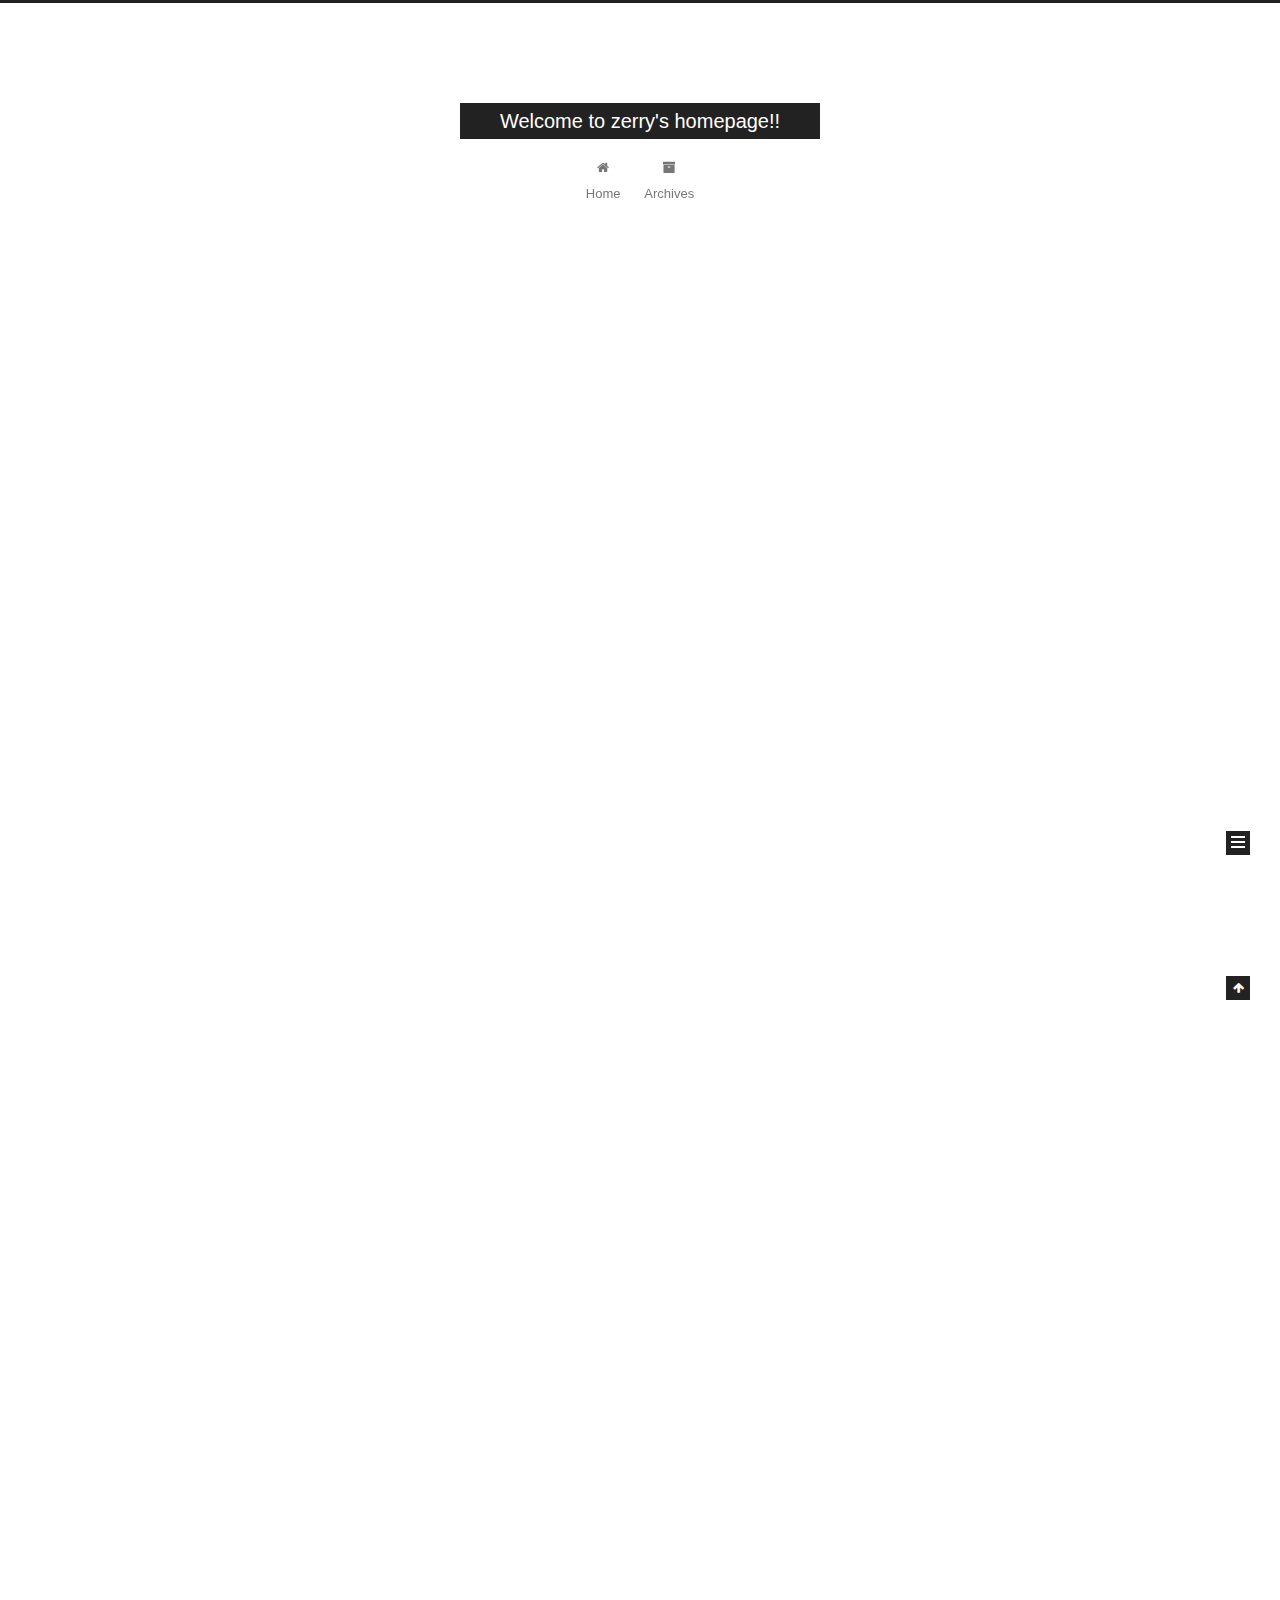
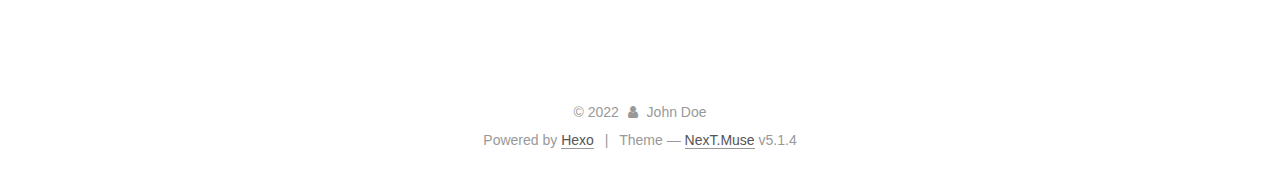
==== commit b3684dc6: "Site updated: 2022-03-09 21:36:49" ====
--- a/index.html
+++ b/index.html
@@ -300,8 +300,7 @@
       
         
           
-            <h3 id="Welcome-to-my-blog"><a href="#Welcome-to-my-blog" class="headerlink" title="Welcome to my blog!"></a>Welcome to my blog!</h3><p>I’m glad to introduce you some background about Concurrency Verification hoping which can help you to understand Rely-Guarantee method better! </p>
-<p><img src="sdu_cover04.jpg" alt="figure 1"></p>
+            <h3 id="Welcome-to-my-blog！"><a href="#Welcome-to-my-blog！" class="headerlink" title="Welcome to my blog！"></a>Welcome to my blog！</h3><p>I’m glad to introduce you some background about Concurrency Verification hoping which can help you to understand Rely-Guarantee method better! </p>
 
           
         
--- a/css/main.css
+++ b/css/main.css
@@ -1822,7 +1822,7 @@
   width: 4px;
   height: 4px;
   border-radius: 50%;
-  background: #ff2461;
+  background: #9d87f6;
 }
 .links-of-blogroll {
   font-size: 13px;
